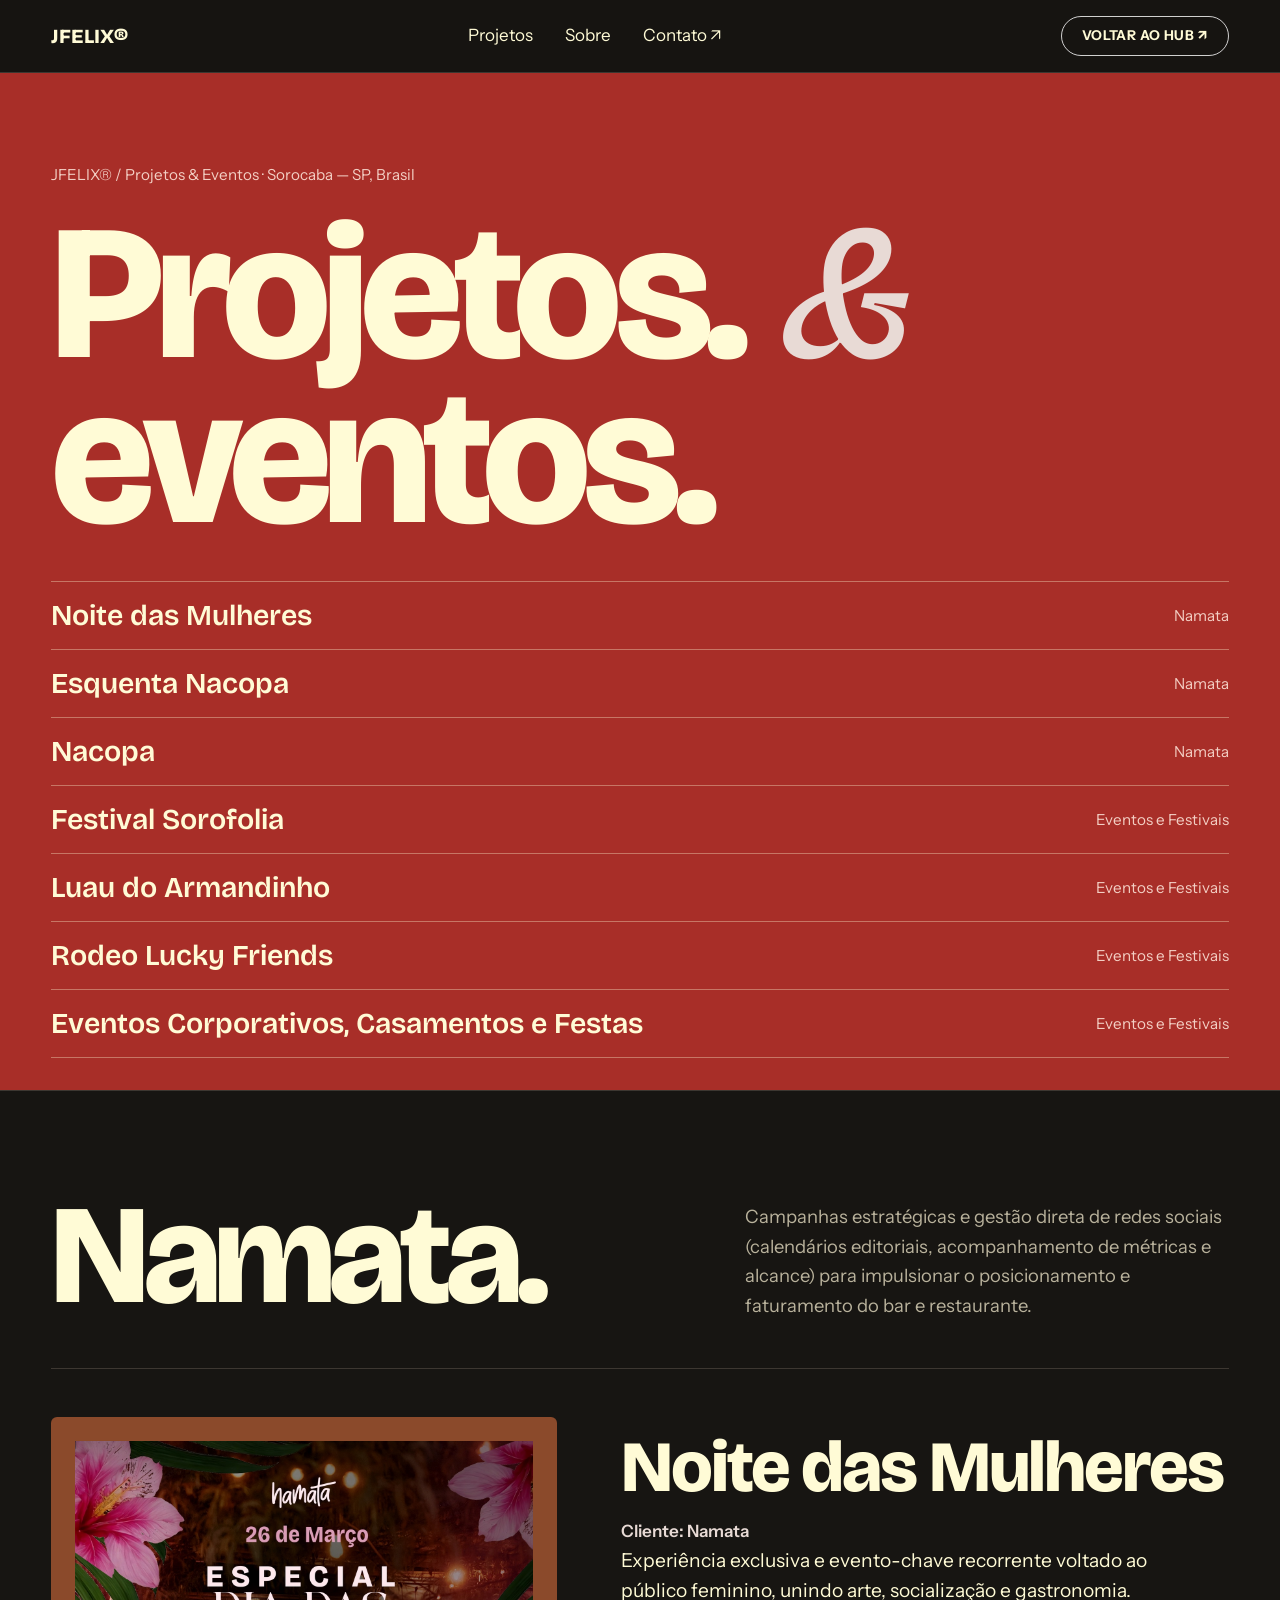
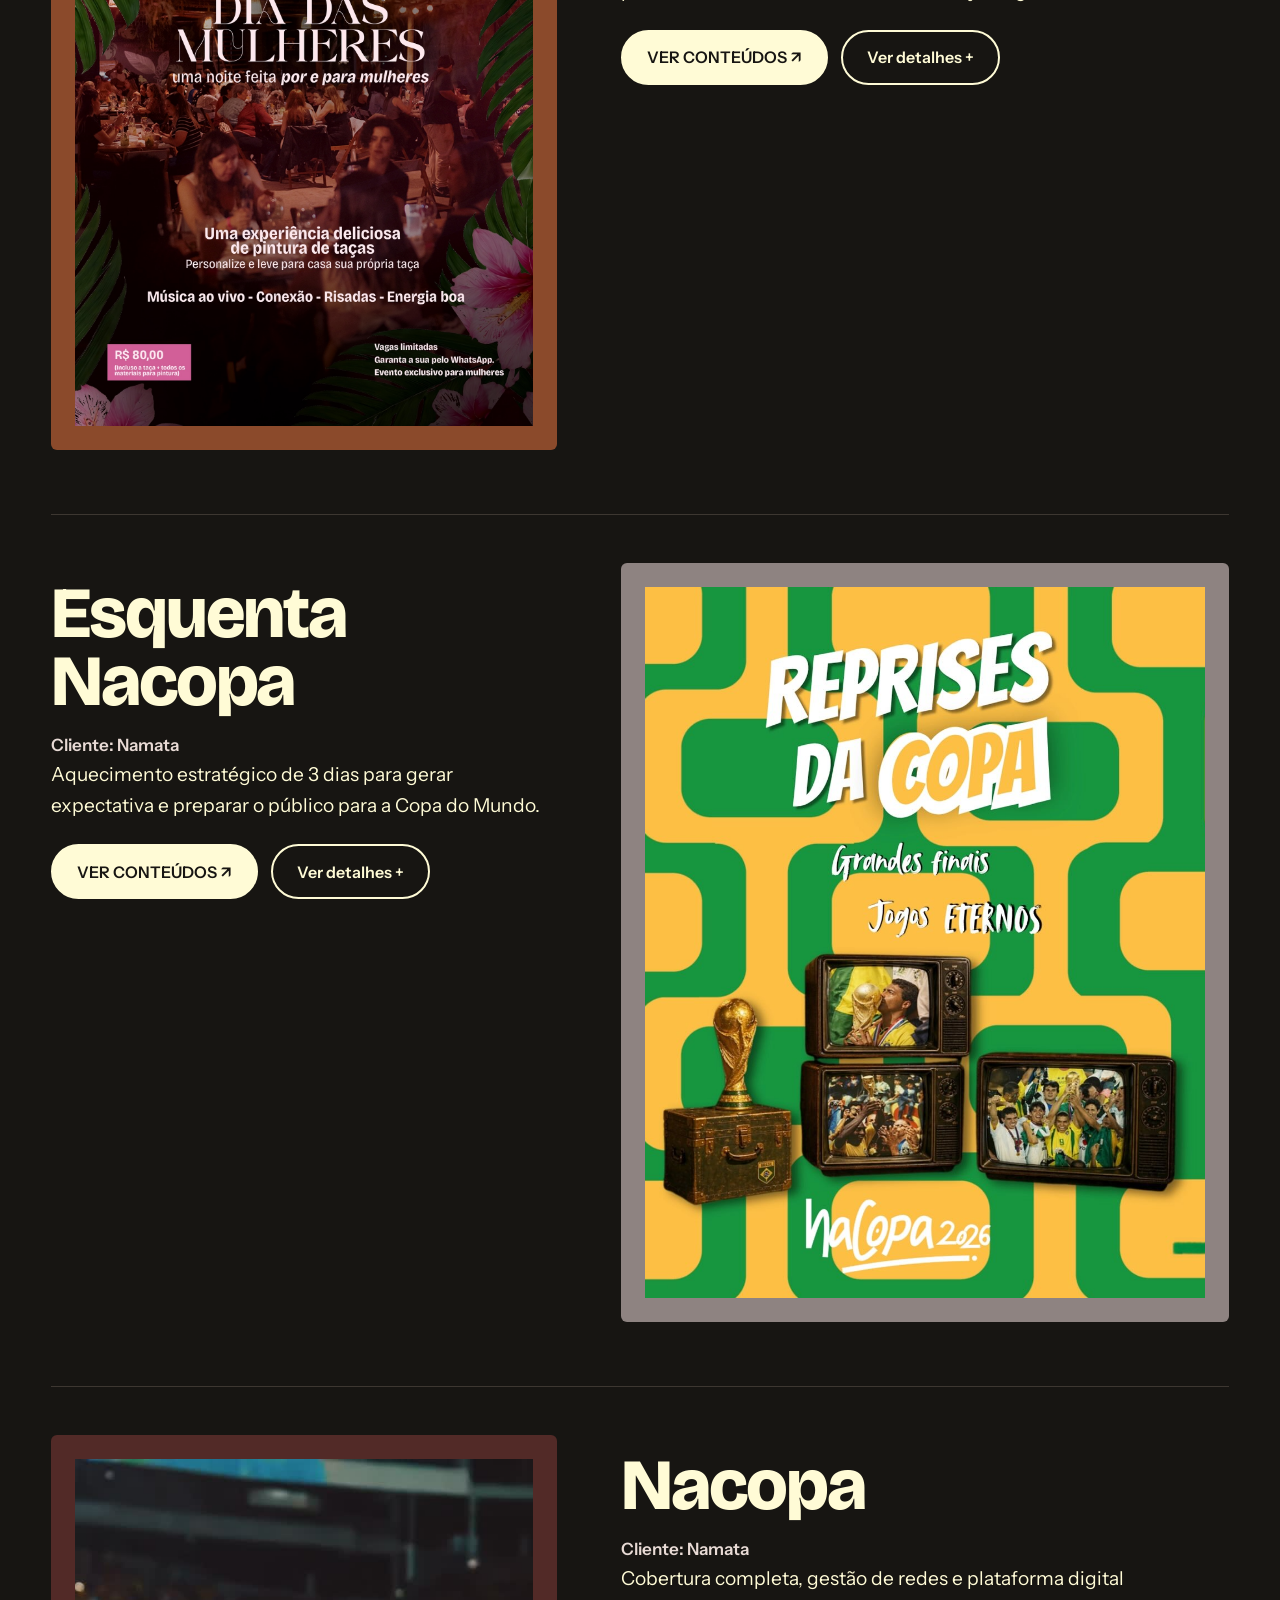
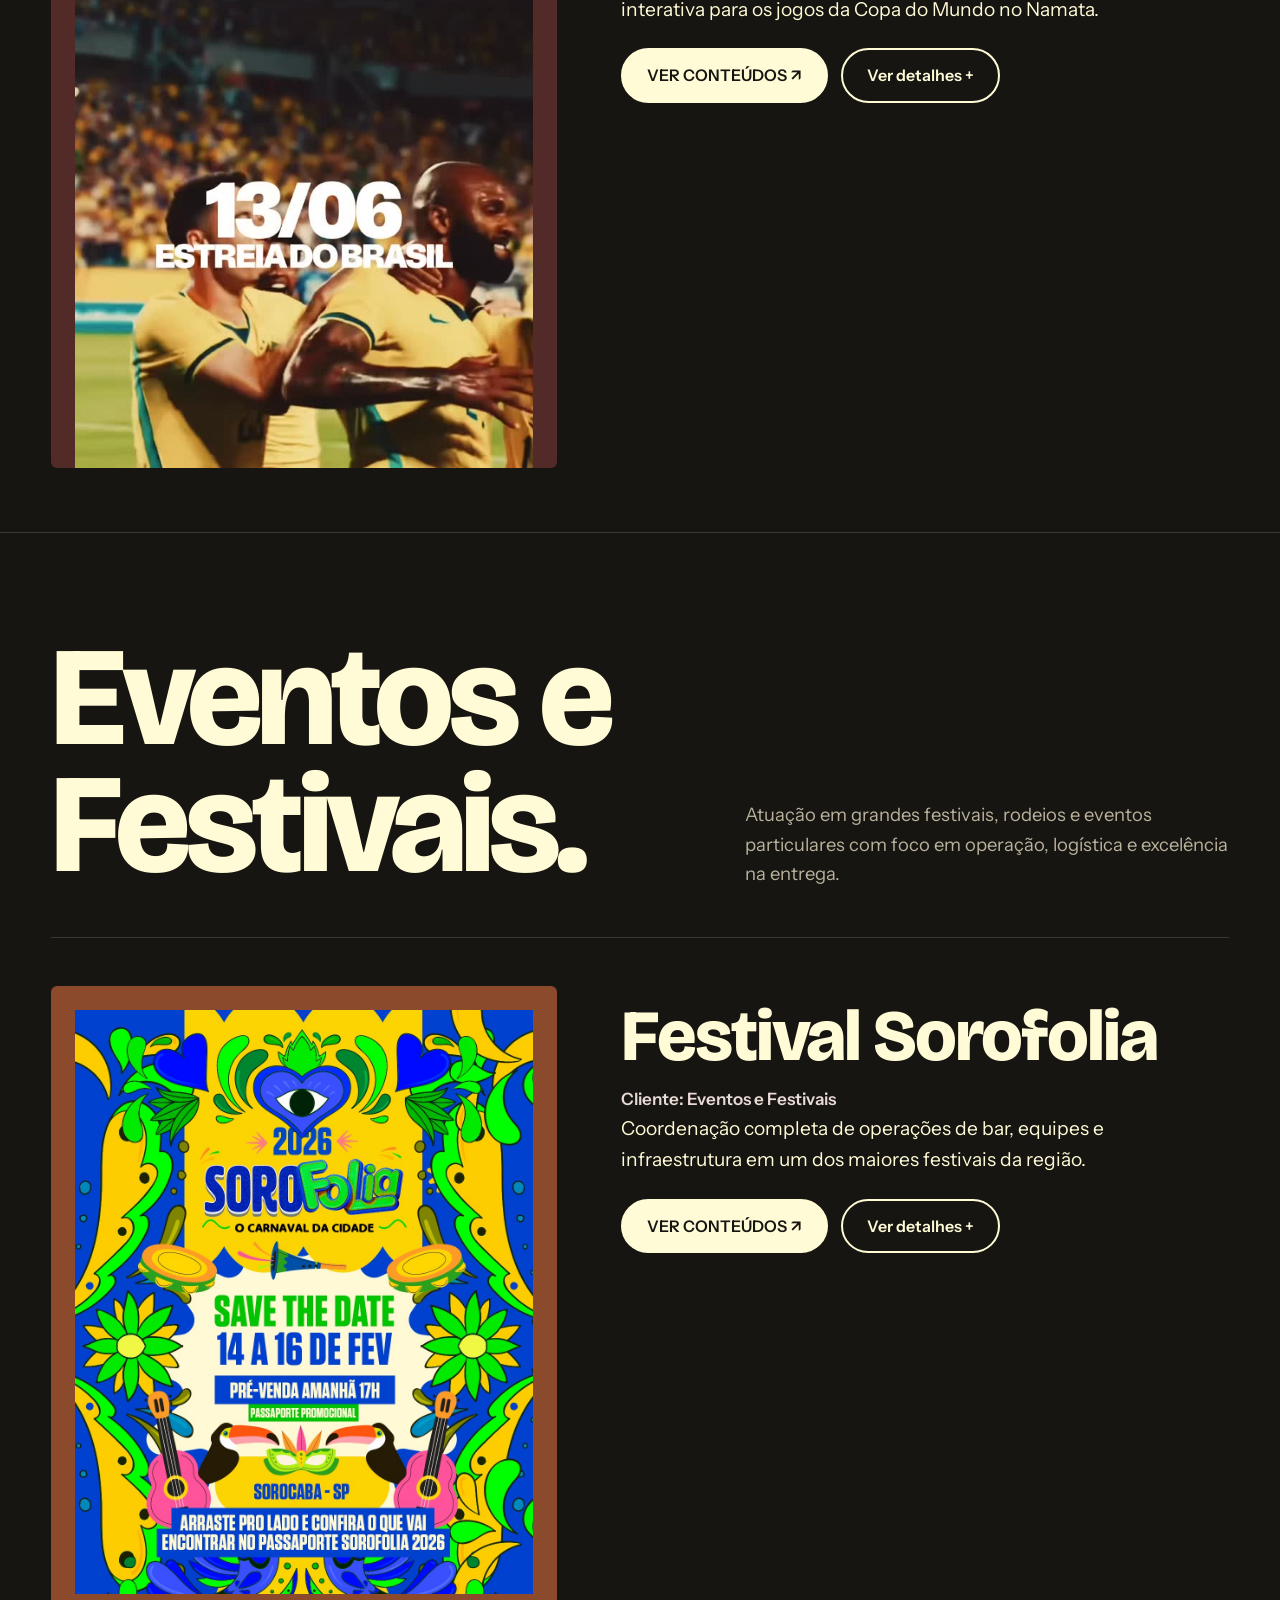
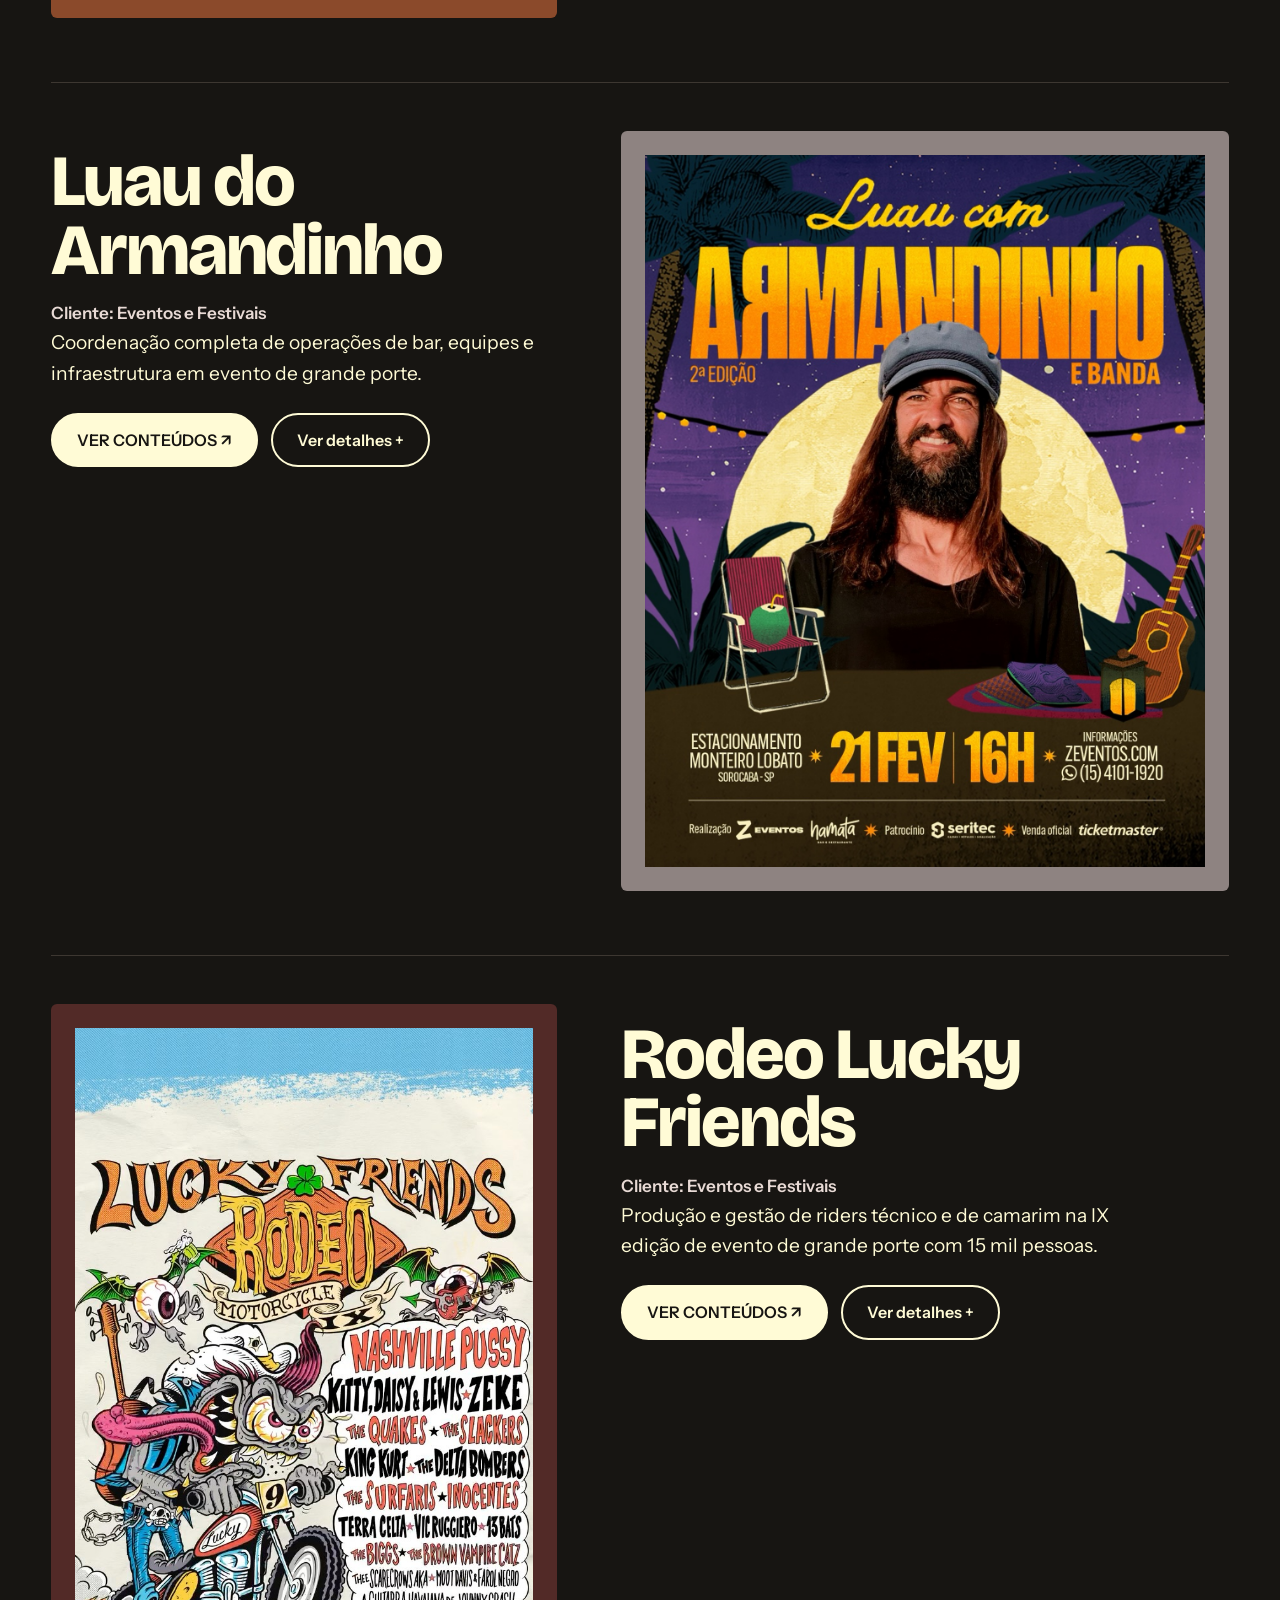
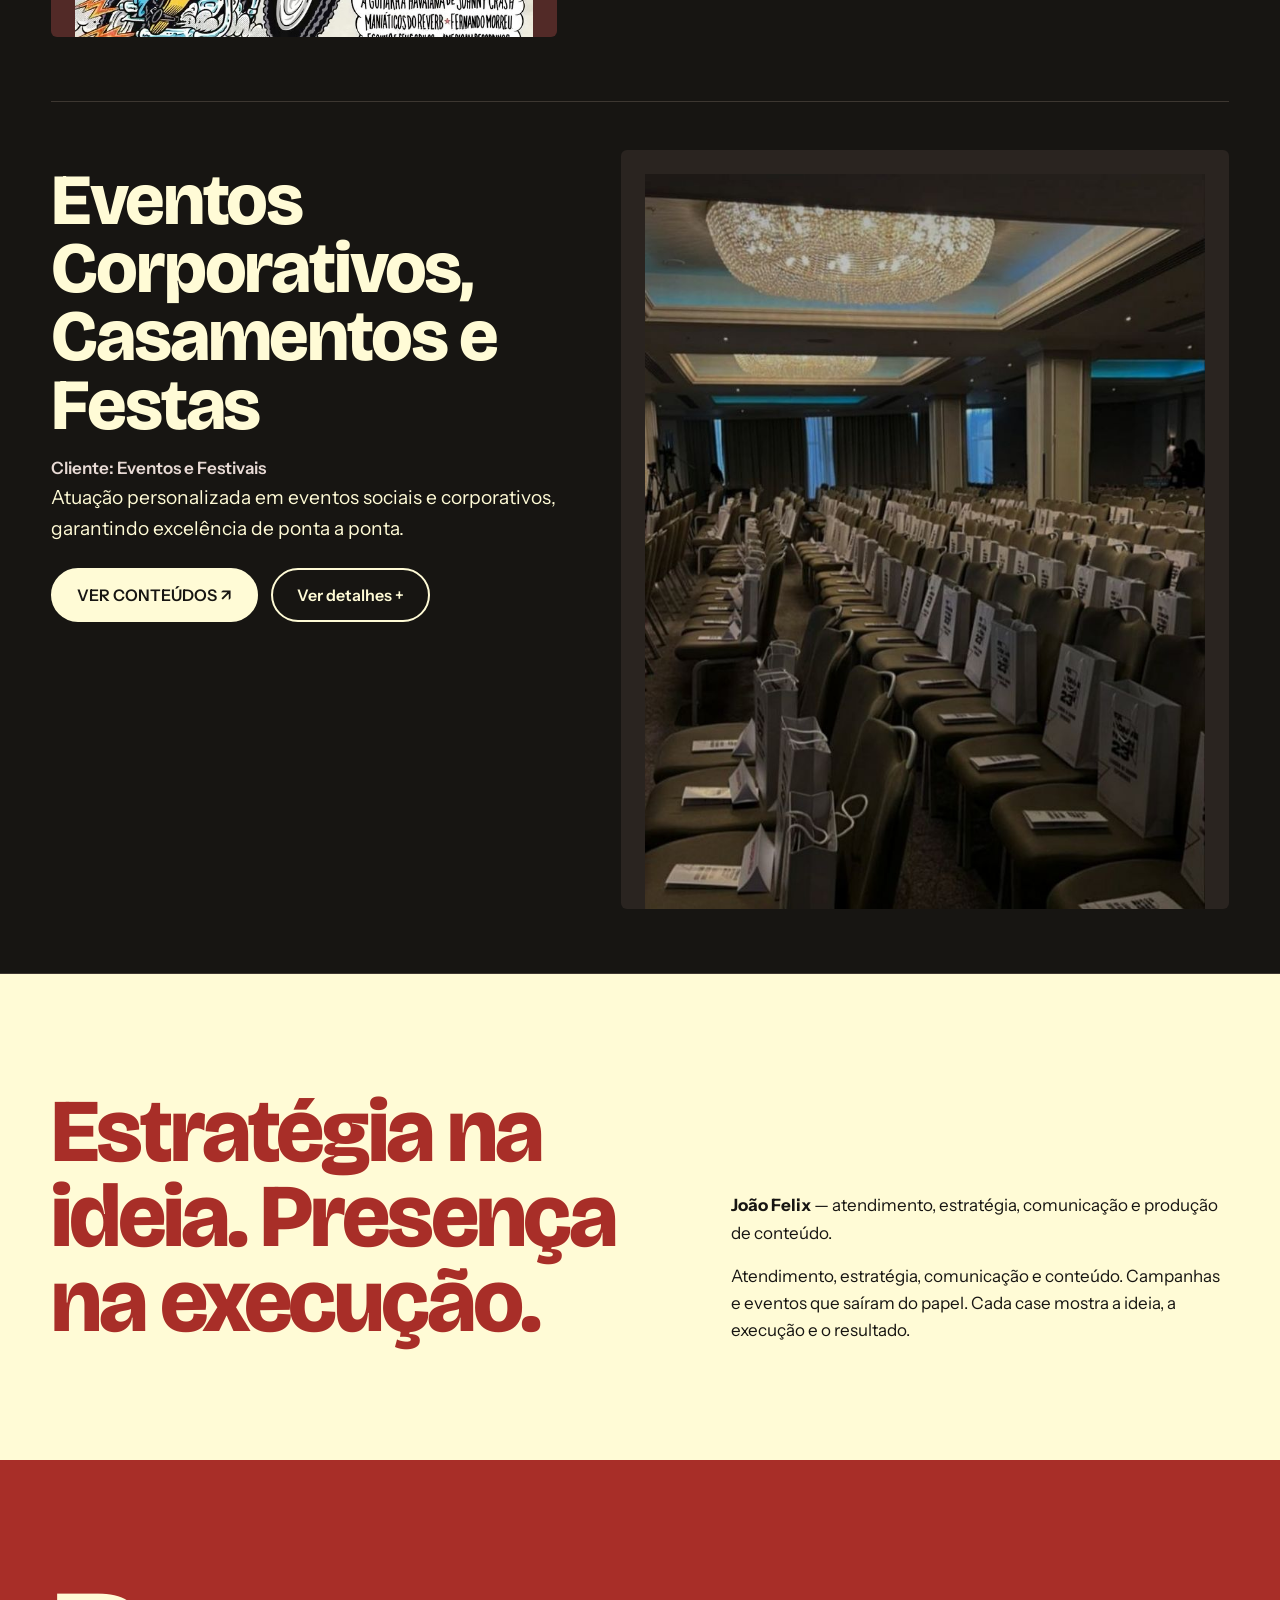
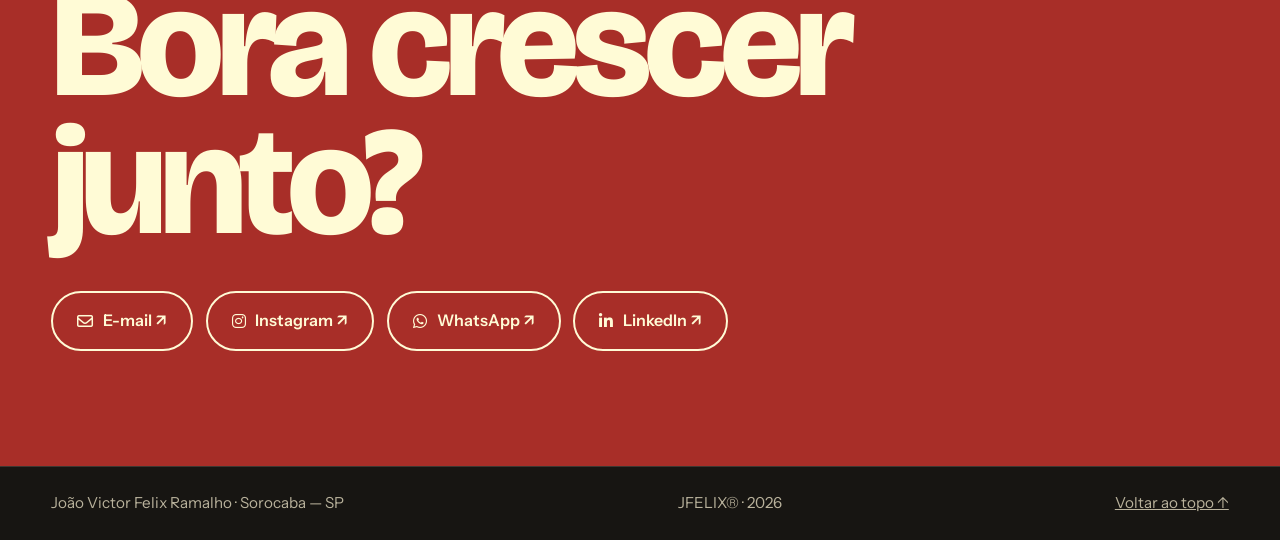
==== index.html @ 96f32bad "Revise portfolio description for clarity and impact" ====
<!doctype html>
<html lang="pt-BR">
<head>
<meta charset="utf-8">
<meta name="viewport" content="width=device-width, initial-scale=1">
<title>Projetos & Eventos | João Felix</title>
<meta name="description" content="Projetos, campanhas e eventos desenvolvidos por João Felix. Estratégia, atendimento, comunicação e produção de conteúdo.">
<meta name="theme-color" content="#171512">
<link rel="preconnect" href="https://fonts.googleapis.com">
<link rel="preconnect" href="https://fonts.gstatic.com" crossorigin>
<link href="https://fonts.googleapis.com/css2?family=Bricolage+Grotesque:opsz,wght@12..96,400;12..96,600;12..96,800&family=Instrument+Sans:wght@400;500;600&display=swap" rel="stylesheet">
<!-- Ícones Font Awesome -->
<link rel="stylesheet" href="https://cdnjs.cloudflare.com/ajax/libs/font-awesome/6.4.0/css/all.min.css" integrity="sha512-iecdLmaskl7CVkqkXNQ/ZH/XLlvWZOJyj7Yy7tcenmpD1ypASozpmT/E0iPtmFIB46ZmdtAc9eNBvH0H/ZpiBw==" crossorigin="anonymous" referrerpolicy="no-referrer" />
<link rel="stylesheet" href="styles.css">
</head>
<body id="topo">
<a class="skip" href="#projetos">Ir para os projetos</a>

<div class="top">
  <header class="bar">
    <a class="logo" href="#topo">JFELIX®</a>
    <nav aria-label="Principal">
      <a href="#projetos">Projetos</a>
      <a href="#sobre">Sobre</a>
      <a href="#contato">Contato ↗</a>
    </nav>
    <a class="btn-hub" href="https://jfeelix-hub.vercel.app/">VOLTAR AO HUB ↗</a>
  </header>
</div>

<main>
  <section class="hero" aria-labelledby="h-hero">
    <p class="meta">JFELIX® / Projetos & Eventos · Sorocaba — SP, Brasil</p>
    <h1 id="h-hero"><span>Projetos</span><span class="dot">.</span> <span class="amp">&amp;</span> <span>eventos</span><span class="dot">.</span></h1>
    <ul class="cases-index" id="indice" aria-label="Campanhas disponíveis"></ul>
  </section>

  <section id="projetos" class="projetos" aria-labelledby="h-proj">
    <h2 id="h-proj" class="sr">Projetos em destaque</h2>
    <div id="clientes"></div>
  </section>

  <section id="sobre" class="sobre" aria-labelledby="h-sobre">
    <h2 id="h-sobre">Estratégia na ideia. Presença na execução.</h2>
    <div>
      <p><strong>João Felix</strong> — atendimento, estratégia, comunicação e produção de conteúdo.</p>
      <p>Atendimento, estratégia, comunicação e conteúdo.
Campanhas e eventos que saíram do papel. Cada case mostra a ideia, a execução e o resultado.</p>
    </div>
  </section>

  <section id="contato" class="contato" aria-labelledby="h-contato">
    <h2 id="h-contato">Bora crescer junto?</h2>
    <p class="links" id="links-contato"></p>
  </section>
</main>

<footer>
  <span>João Victor Felix Ramalho · Sorocaba — SP</span>
  <span>JFELIX® · 2026</span>
  <a href="#topo">Voltar ao topo ↑</a>
</footer>

<dialog id="modal" aria-labelledby="m-titulo">
  <div class="m-box">
    <button class="m-x" type="button" aria-label="Fechar">×</button>
    <p class="m-cli" id="m-cli"></p>
    <h2 id="m-titulo"></h2>
    <p id="m-texto"></p>
    <div id="m-links"></div>
  </div>
</dialog>

<script src="projects.js"></script>
<script src="main.js"></script>
</body>
</html>
---- styles.css ----
:root{
  --ink:#171512; --ink2:#2a2420; --bone:#fffbd6; --mute:#b9b29c; --line:#3d3731;
  --blue:#fffbd6; --blue-soft:#fffbd6;
  --red:#a82e28; --brown:#8b4a2b; --taupe:#8e8381; --maroon:#522a27; --blush:#e8dad5;
  --display:"Bricolage Grotesque",system-ui,sans-serif; --body:"Instrument Sans",system-ui,sans-serif;
  --pad:clamp(1.25rem,4vw,3.5rem);
}
*{box-sizing:border-box;margin:0}
html{scroll-behavior:smooth;scroll-padding-top:7.5rem}
body{background:var(--ink);color:var(--bone);font:400 1.0625rem/1.6 var(--body);overflow-x:hidden}
img{max-width:100%;display:block}
a{color:inherit}
:focus-visible{outline:3px solid var(--blue-soft);outline-offset:3px}
.sr{position:absolute;width:1px;height:1px;overflow:hidden;clip:rect(0 0 0 0)}
.skip{position:absolute;left:1rem;top:-4rem;background:var(--bone);color:var(--ink);padding:.6rem 1rem;z-index:99}
.skip:focus{top:1rem}

.top{position:sticky;top:0;z-index:20}
.bar{position:relative;display:flex;justify-content:space-between;align-items:center;padding:1rem var(--pad);background:rgba(23,21,18,.95);backdrop-filter:blur(10px);border-bottom:1px solid var(--line)}
.logo{font:800 1.25rem var(--display);text-decoration:none}
.bar nav{display:flex;gap:clamp(1rem,3vw,2rem)}
.bar nav a{text-decoration:none;padding:.4rem 0;background:linear-gradient(var(--blue-soft),var(--blue-soft)) 0 100%/0 2px no-repeat;transition:background-size .25s}
.bar nav a:hover{background-size:100% 2px}

/* Botão Voltar ao Hub */
.btn-hub{
  display:inline-flex;
  align-items:center;
  gap:.4rem;
  padding:.5rem 1.25rem;
  border-radius:999px;
  border:1px solid rgba(255,255,255,0.8);
  background:transparent;
  color:var(--bone);
  text-decoration:none;
  font-weight:700;
  font-size:.85rem;
  letter-spacing:.03em;
  text-transform:uppercase;
  transition:all .2s ease;
}
.btn-hub:hover{
  background:var(--bone);
  color:var(--ink);
  border-color:var(--bone);
}

/* hero */
.hero{padding:clamp(2.5rem,7vw,6rem) var(--pad) 2rem}
.meta{color:var(--mute);font-size:.95rem}
h1{font:800 clamp(3.2rem,15vw,13rem)/.86 var(--display);letter-spacing:-.045em;margin:1.5rem 0 2.5rem;animation:rise .9s cubic-bezier(.2,.7,.2,1) both}
h1 span{display:inline-block}
h1 .dot{color:var(--bone)}
h1 .amp{font-weight:400;font-style:italic;color:var(--mute)}
@keyframes rise{from{opacity:0;transform:translateY(.12em)}}
.hero-foot{display:flex;flex-wrap:wrap;gap:1.5rem 3rem;align-items:flex-end;justify-content:space-between;max-width:70rem}
.lead{max-width:34rem;font-size:1.25rem;line-height:1.5}
.btn,.btn-line{display:inline-flex;align-items:center;gap:.6rem;text-decoration:none;font-weight:600;padding:.95rem 1.5rem;border-radius:999px;border:2px solid var(--blue);background:var(--blue);color:var(--ink);cursor:pointer;font-family:inherit;font-size:1rem;transition:transform .2s,background .2s,color .2s}
.btn:hover{transform:translateY(-3px);background:transparent;border-color:var(--bone);color:var(--bone)}
.btn:active{transform:translateY(0)}
.btn-line{background:transparent;color:var(--bone);border-color:var(--bone)}
.btn-line:hover{background:var(--bone);color:var(--ink);transform:translateY(-3px)}
.cases-index{list-style:none;padding:0;margin-top:2rem;border-top:1px solid var(--line)}
.cases-index a{display:flex;justify-content:space-between;gap:1rem;padding:1rem 0;border-bottom:1px solid var(--line);text-decoration:none;font:600 clamp(1.2rem,3vw,1.8rem) var(--display);transition:padding .25s,color .25s}
.cases-index a:hover{padding-left:1rem;color:var(--blue-soft)}
.cases-index small{font:400 .95rem var(--body);color:var(--mute);align-self:center}

/* cliente */
.cliente{padding:clamp(3rem,8vw,7rem) var(--pad) 0;border-top:1px solid var(--line)}
.cliente-head{display:grid;grid-template-columns:1fr;gap:1rem;margin-bottom:3rem}
.cliente-head h3{font:800 clamp(3rem,11vw,9rem)/.9 var(--display);letter-spacing:-.04em}
.cliente-head p{max-width:32rem;color:var(--mute);font-size:1.15rem}
@media(min-width:900px){.cliente-head{grid-template-columns:1.4fr 1fr;align-items:end}}

/* case */
.case{display:grid;gap:2rem;padding:3rem 0 4rem;border-top:1px solid var(--line);opacity:0;transform:translateY(24px);transition:opacity .7s,transform .7s}
.case.in{opacity:1;transform:none}
.capa{aspect-ratio:4/5;background:var(--ink2);border:1px dashed var(--line);border-radius:6px;overflow:hidden;display:grid;place-items:center;text-align:center;padding:1.5rem;color:var(--mute);font-size:.95rem}
.capa img{width:100%;height:100%;object-fit:cover;transition:transform .6s}
.case:hover .capa img{transform:scale(1.03)}
.capa b{display:block;color:var(--bone);font-family:var(--display);font-size:1.6rem;margin-bottom:.4rem}
.case-n{display:none}
.case h4{font:800 clamp(2.2rem,6vw,4.5rem)/.95 var(--display);letter-spacing:-.03em;margin:1rem 0}
.case .cli{color:var(--blue-soft);font-weight:600}
.case .desc{font-size:1.2rem;max-width:34rem;margin-bottom:1.5rem}
.acoes{display:flex;flex-wrap:wrap;gap:.8rem}
@media(min-width:900px){.case{grid-template-columns:minmax(0,5fr) minmax(0,6fr);gap:4rem;align-items:start}.case:nth-of-type(even) .capa{order:2}}

/* detalhes */
.detalhes{grid-column:1/-1;display:none;gap:2.5rem;padding-top:1rem}
.detalhes.open{display:grid;animation:rise .5s both}
.blocos{display:grid;gap:2rem}
.bloco h5{font:600 1.1rem var(--display);color:var(--blue-soft);margin-bottom:.5rem}
.bloco p,.bloco li{max-width:42rem}
.bloco ul{padding-left:1.1rem}
.vazio{color:var(--mute);font-style:italic}
.galeria{columns:2 220px;column-gap:1rem}
.galeria figure{break-inside:avoid;margin-bottom:1rem}
.galeria img{width:100%;height:auto;border-radius:4px}
.ph{aspect-ratio:var(--r,1);background:var(--ink2);border:1px dashed var(--line);border-radius:4px;display:grid;place-items:center;color:var(--mute);font-size:.9rem;padding:1rem;text-align:center}
.res h5{font:800 clamp(1.6rem,4vw,2.4rem) var(--display);margin-bottom:1rem;color:var(--bone)}
.res-grid{display:grid;grid-template-columns:repeat(auto-fit,minmax(11rem,1fr));gap:1px;background:var(--line);border:1px solid var(--line)}
.res-item{background:var(--ink);padding:1.25rem}
.res-item dt{color:var(--mute);font-size:.95rem}
.res-item dd{margin:0}
.res-item .v{font:800 2.4rem/1.1 var(--display)}
.res-item .v.off{color:var(--line)}
.res-item small{display:block;color:var(--mute);margin-top:.4rem;font-size:.85rem}
.res-msg{margin-top:.8rem;color:var(--mute)}

/* sobre / contato / footer */
.sobre{display:grid;gap:2rem;padding:clamp(4rem,9vw,8rem) var(--pad);border-top:1px solid var(--line);background:var(--bone);color:var(--ink)}
.sobre h2{font:800 clamp(2.4rem,7vw,6rem)/.95 var(--display);letter-spacing:-.035em}
.sobre p+p{margin-top:1rem}
@media(min-width:900px){.sobre{grid-template-columns:1.3fr 1fr;align-items:end}}
.contato{padding:clamp(4rem,9vw,8rem) var(--pad)}
.contato h2{font:800 clamp(3rem,12vw,10rem)/.9 var(--display);letter-spacing:-.045em;margin-bottom:2.5rem}
.links{display:flex;flex-wrap:wrap;gap:.8rem}
footer{display:flex;flex-wrap:wrap;gap:.8rem 2rem;justify-content:space-between;padding:1.5rem var(--pad);border-top:1px solid var(--line);color:var(--mute);font-size:.95rem}

/* modal */
dialog{border:0;padding:0;background:transparent;color:var(--bone);width:min(34rem,calc(100vw - 2rem));max-height:calc(100dvh - 2rem);margin:auto;overflow:visible}
dialog::backdrop{background:rgba(10,10,8,.78);backdrop-filter:blur(3px)}
dialog[open]{animation:rise .3s both}
.m-box{position:relative;background:var(--ink2);border:1px solid var(--line);border-radius:10px;padding:2rem;max-height:calc(100dvh - 2rem);overflow:auto}
.m-x{position:absolute;right:.8rem;top:.8rem;width:2.75rem;height:2.75rem;border-radius:50%;border:1px solid var(--line);background:none;color:var(--bone);font-size:1.6rem;cursor:pointer;transition:background .2s}
.m-x:hover{background:var(--bone);color:var(--ink)}
.m-cli{color:var(--blue-soft);font-weight:600}
dialog h2{font:800 2.2rem/1 var(--display);margin:.3rem 2.5rem 1rem 0}
#m-links{display:grid;gap:.7rem;margin-top:1.5rem}
#m-links .btn{text-align:center}

@media(max-width:768px){
  .bar{flex-wrap:wrap;gap:1rem}
  .bar nav{order:3;width:100%;justify-content:center}
  .m-box{padding:1.5rem}
}
@media(prefers-reduced-motion:reduce){*{animation:none!important;transition:none!important;scroll-behavior:auto!important}.case{opacity:1;transform:none}}

/* paleta do hub: vermelho, creme, marrom, taupe, vinho, rosado */
.hero{background:var(--red);--mute:#f3cfc4;--line:rgba(255,251,214,.35)}
.hero .btn{background:var(--bone);border-color:var(--bone);color:var(--red)}
.hero .btn:hover{background:transparent;color:var(--bone)}
h1 .dot{color:var(--bone)}
h1 .amp{color:var(--blush)}
.cases-index a:hover{color:var(--ink)}
.capa{border:0;color:var(--blush)}
.capa b{color:var(--bone)}
.case:nth-of-type(1) .capa{background:var(--brown)}
.case:nth-of-type(2) .capa{background:var(--taupe);color:var(--ink)}
.case:nth-of-type(2) .capa b{color:var(--ink)}
.case:nth-of-type(3) .capa{background:var(--maroon)}
.case .cli,.bloco h5{color:var(--blush)}
.sobre{background:var(--bone)}
.sobre h2{color:var(--red)}
.contato{background:var(--red);--line:rgba(255,251,214,.35)}
.contato .btn-line:hover{color:var(--red)}
footer{background:var(--ink)}
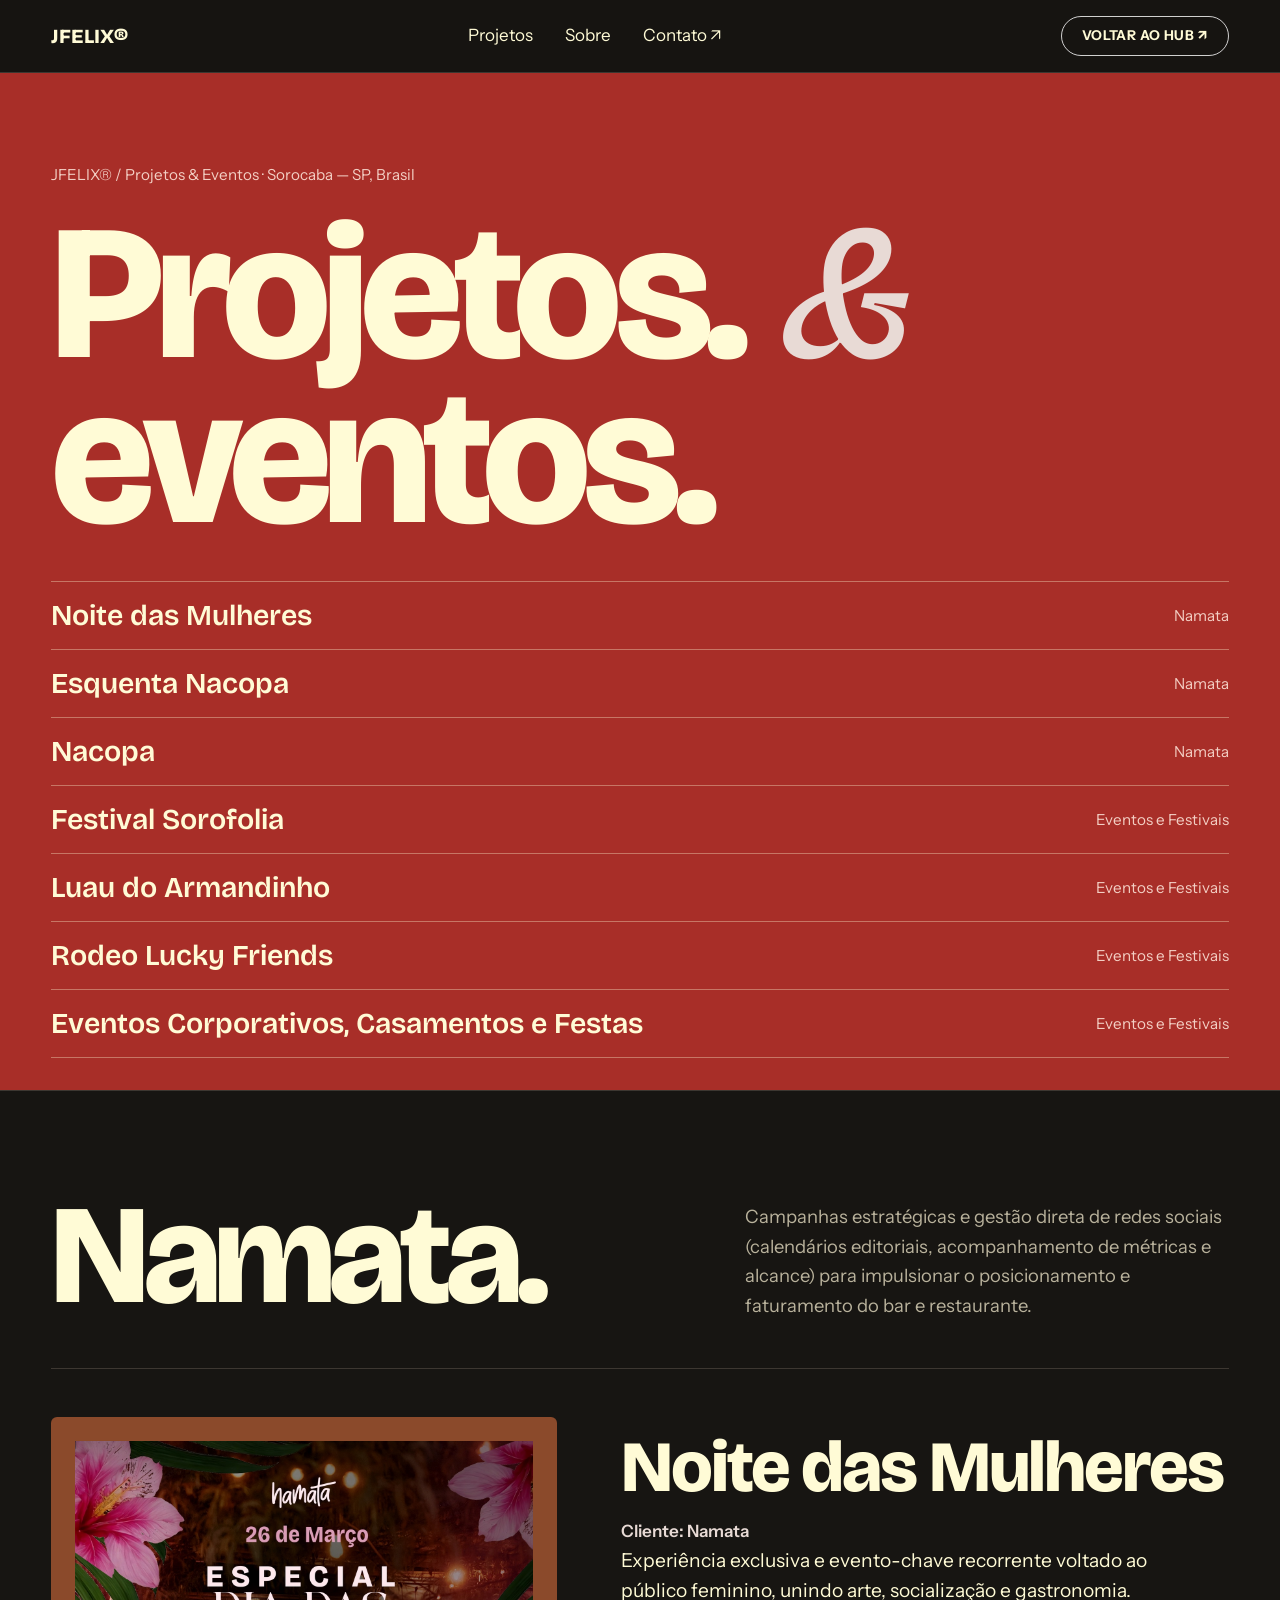
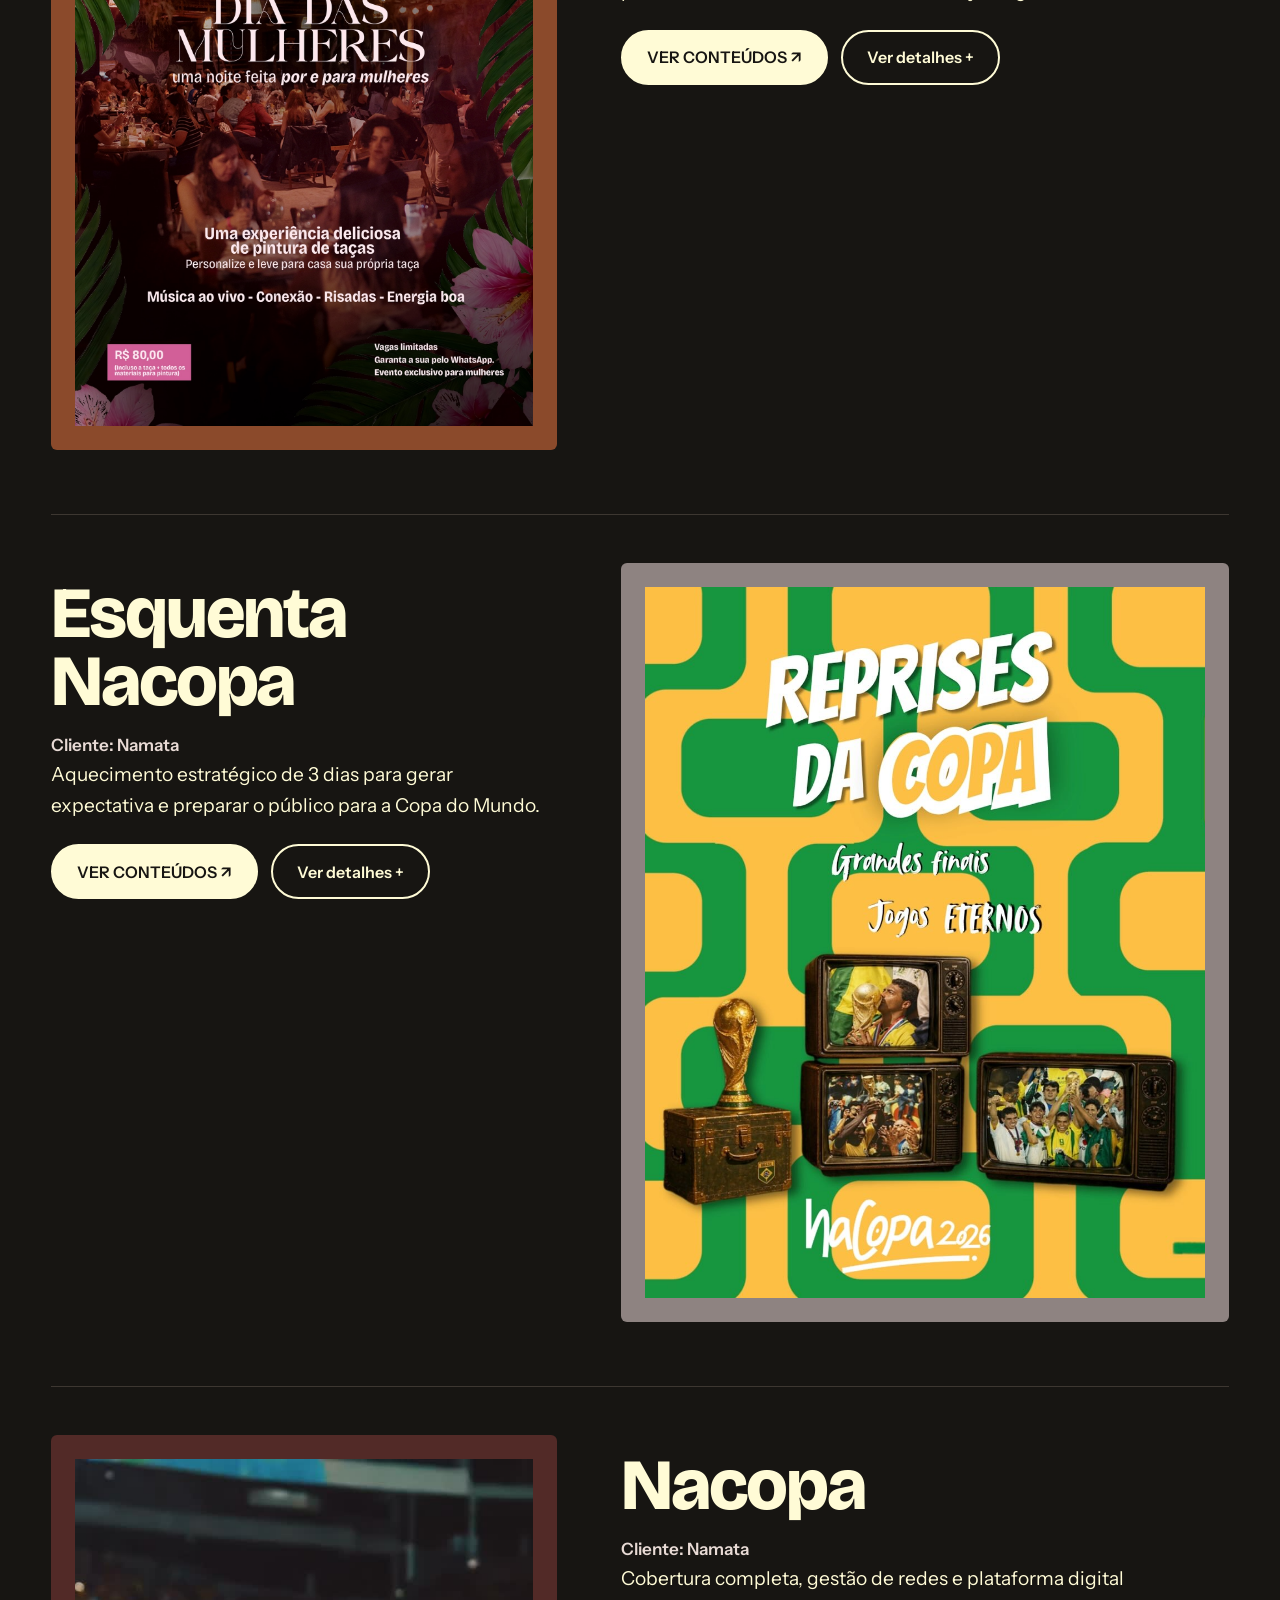
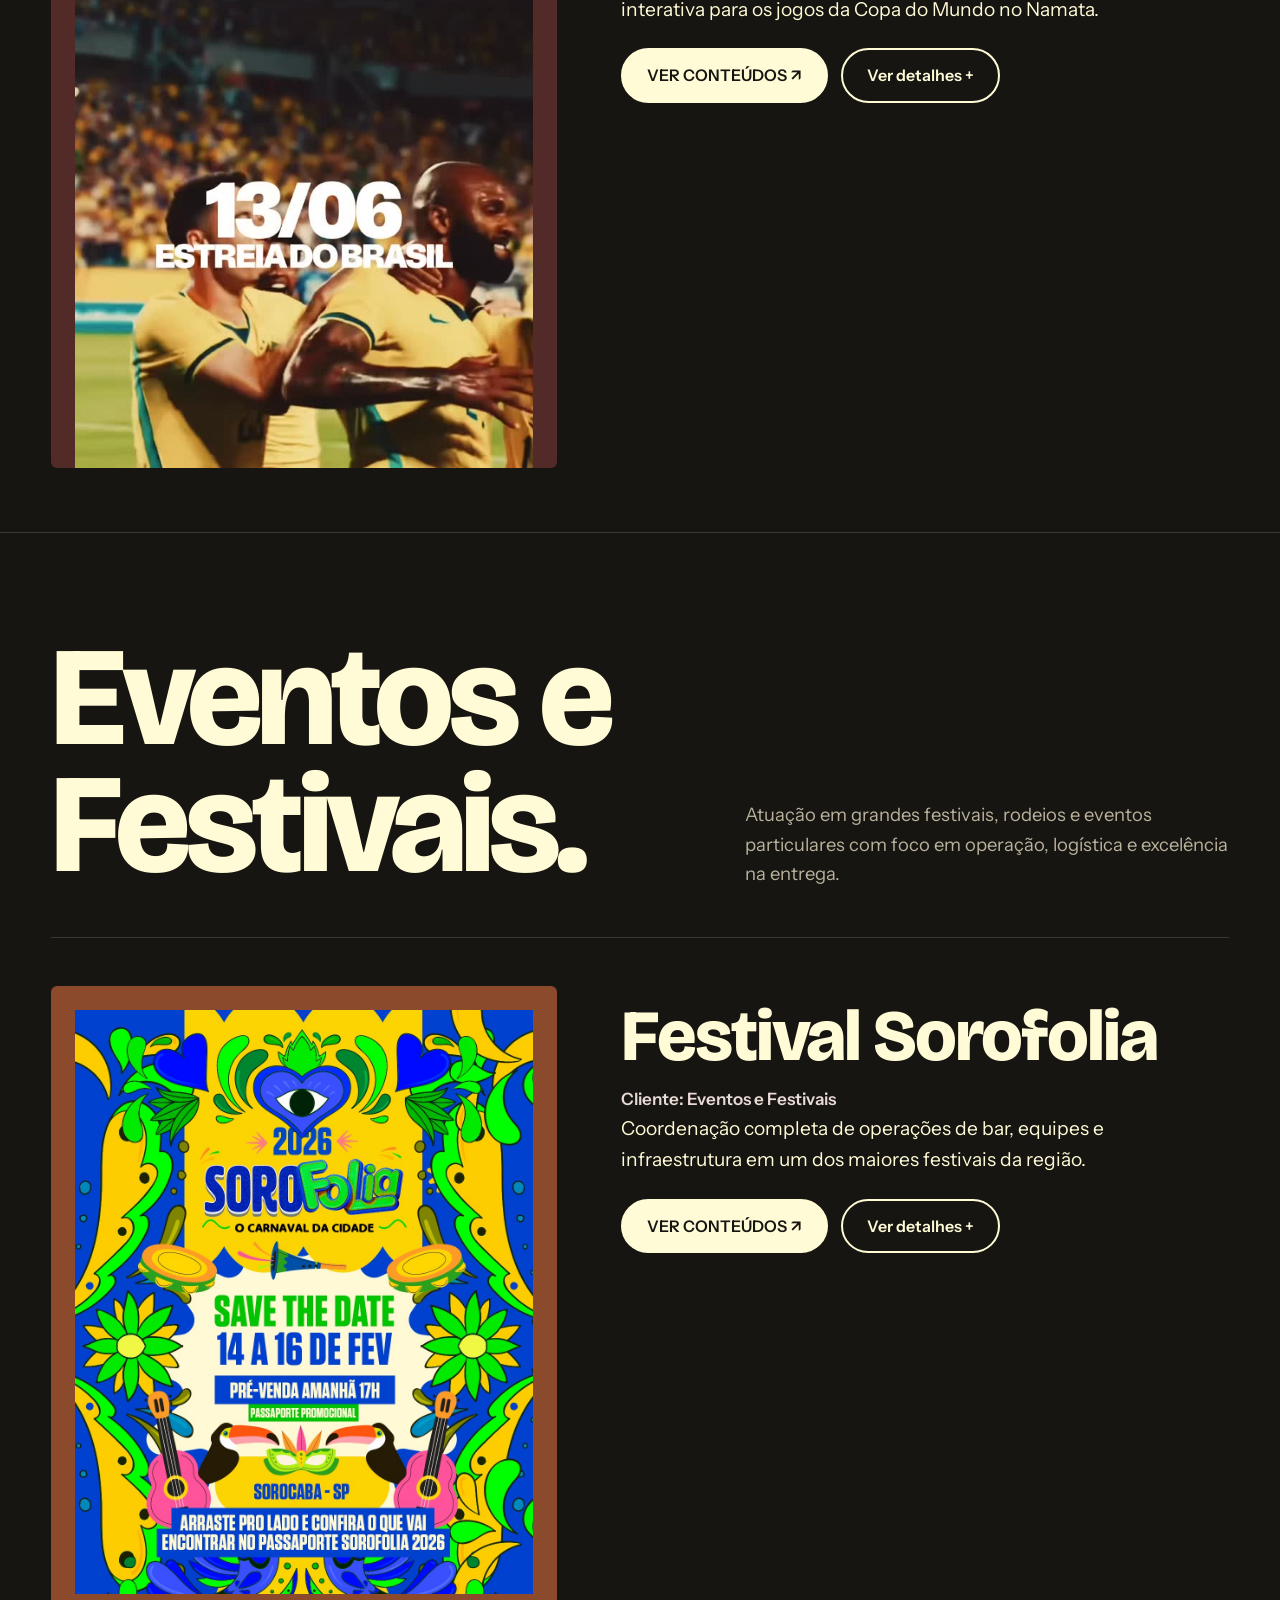
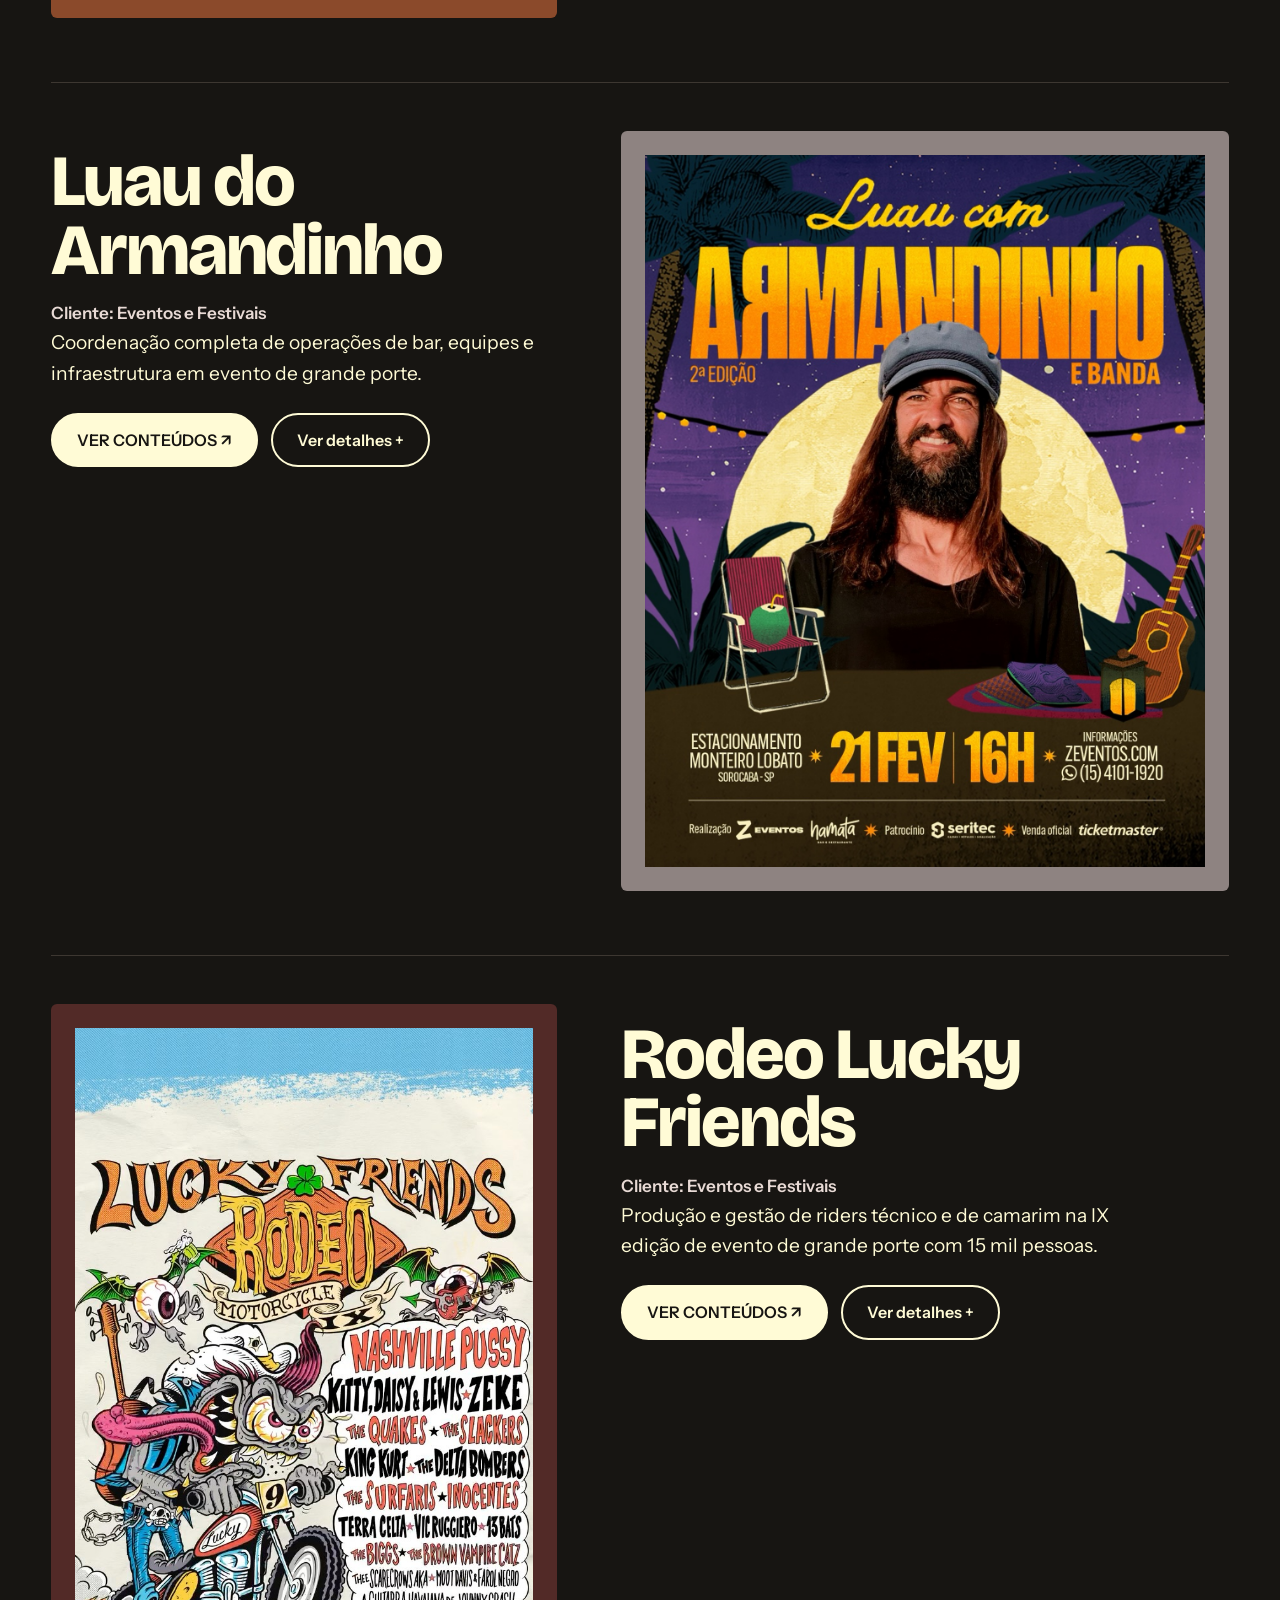
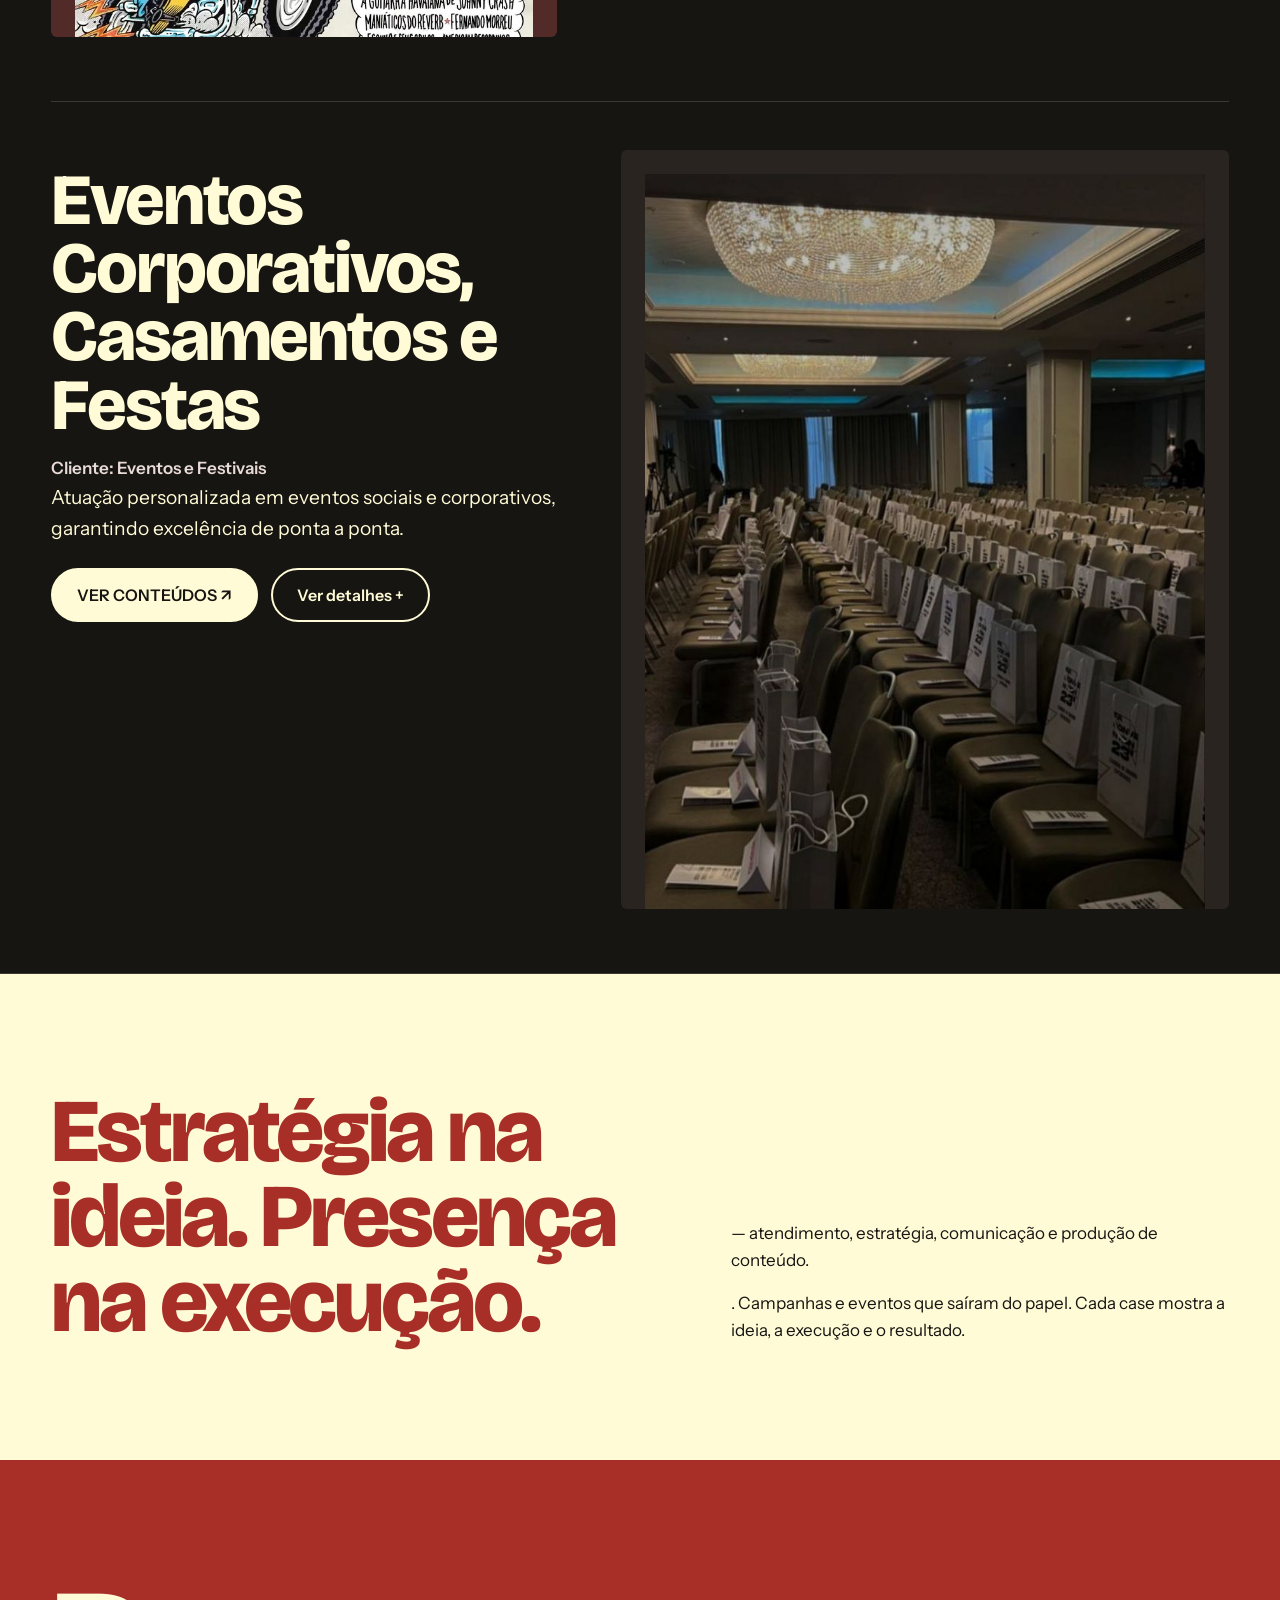
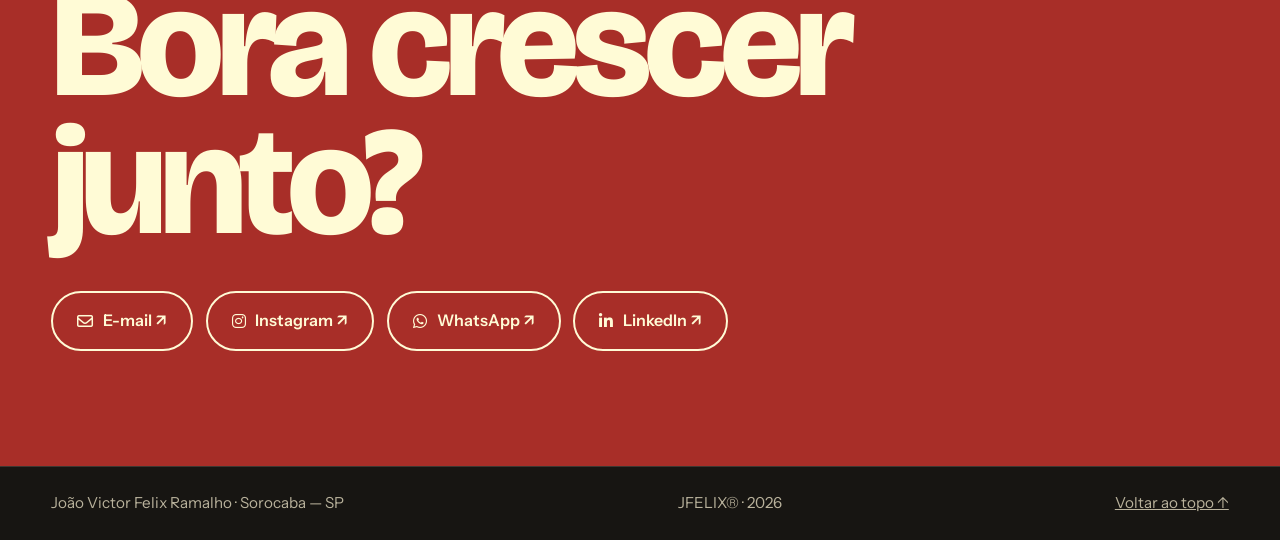
==== commit dcf63dde: "Update section content in index.html Fix formatting and remove empty strong tag." ====
--- a/index.html
+++ b/index.html
@@ -43,8 +43,8 @@
   <section id="sobre" class="sobre" aria-labelledby="h-sobre">
     <h2 id="h-sobre">Estratégia na ideia. Presença na execução.</h2>
     <div>
-      <p><strong>João Felix</strong> — atendimento, estratégia, comunicação e produção de conteúdo.</p>
-      <p>Atendimento, estratégia, comunicação e conteúdo.
+      <p><strong></strong> — atendimento, estratégia, comunicação e produção de conteúdo.</p>
+      <p>.
 Campanhas e eventos que saíram do papel. Cada case mostra a ideia, a execução e o resultado.</p>
     </div>
   </section>
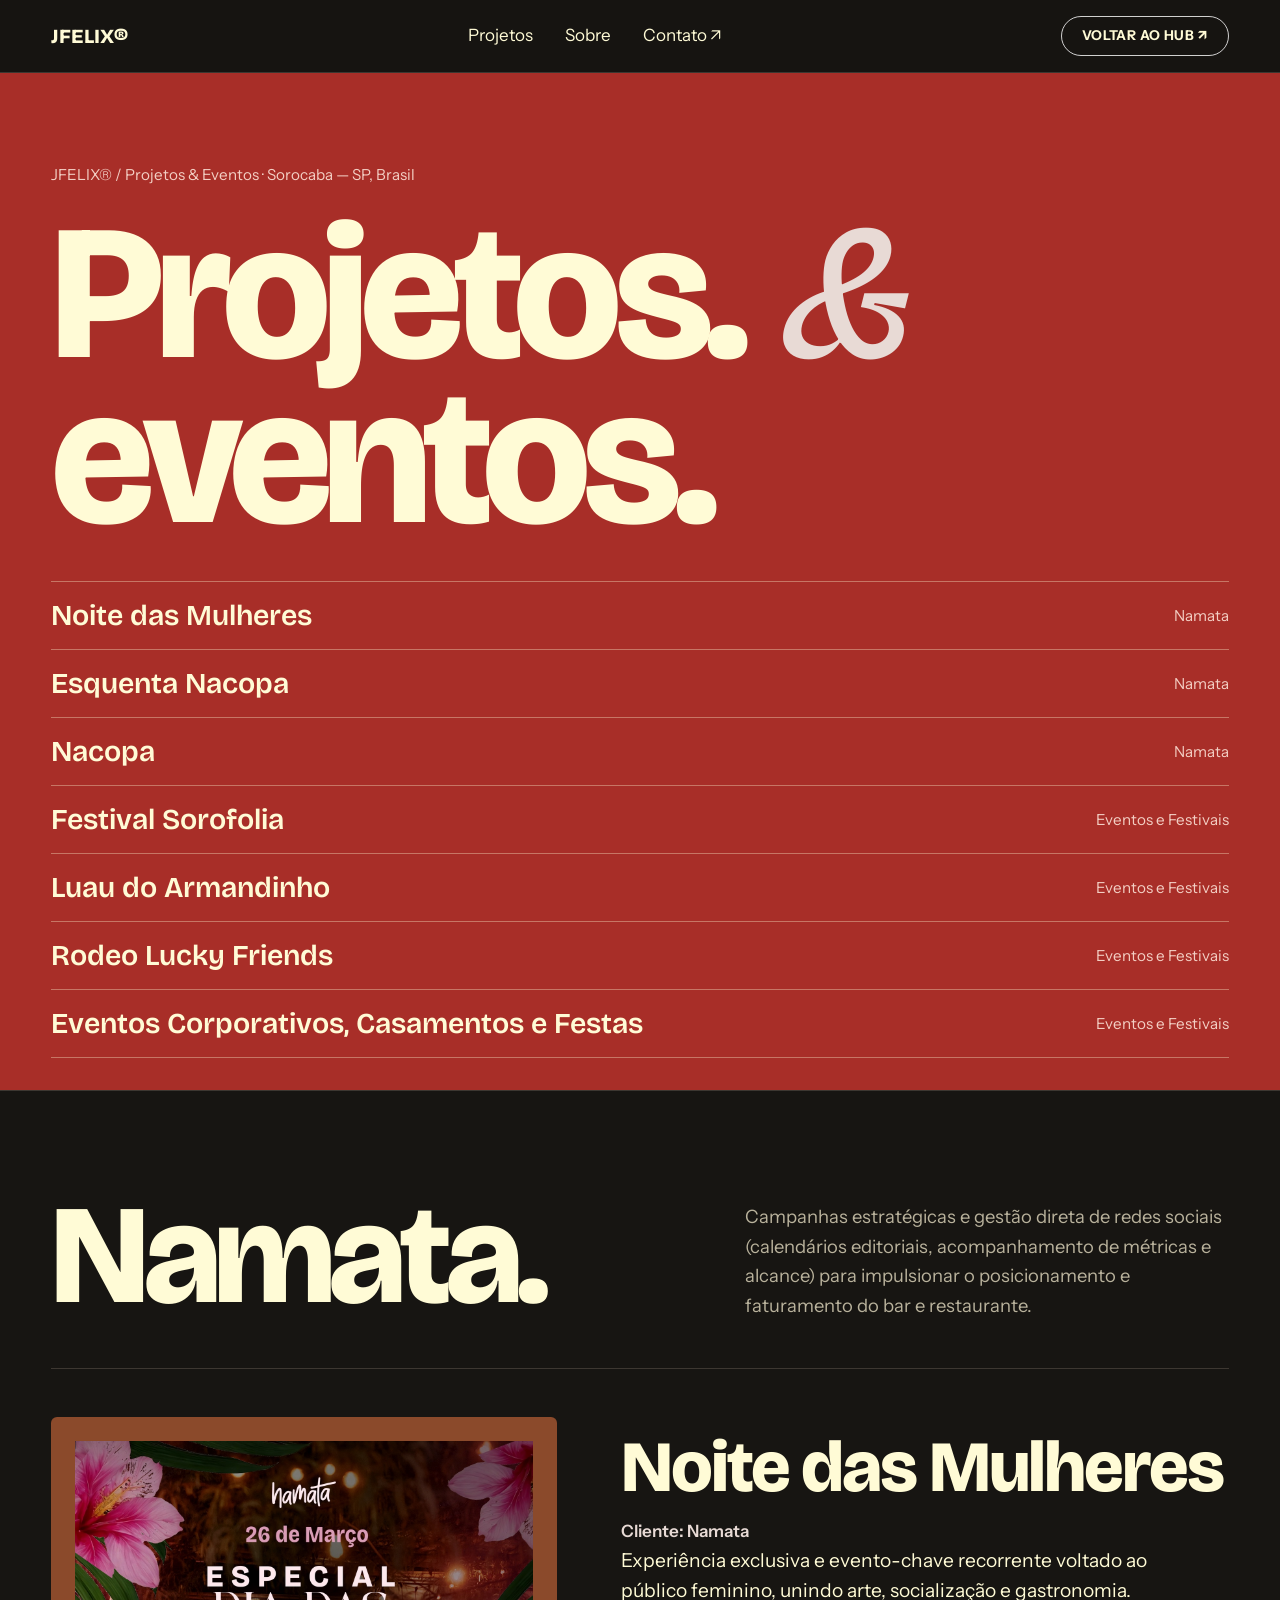
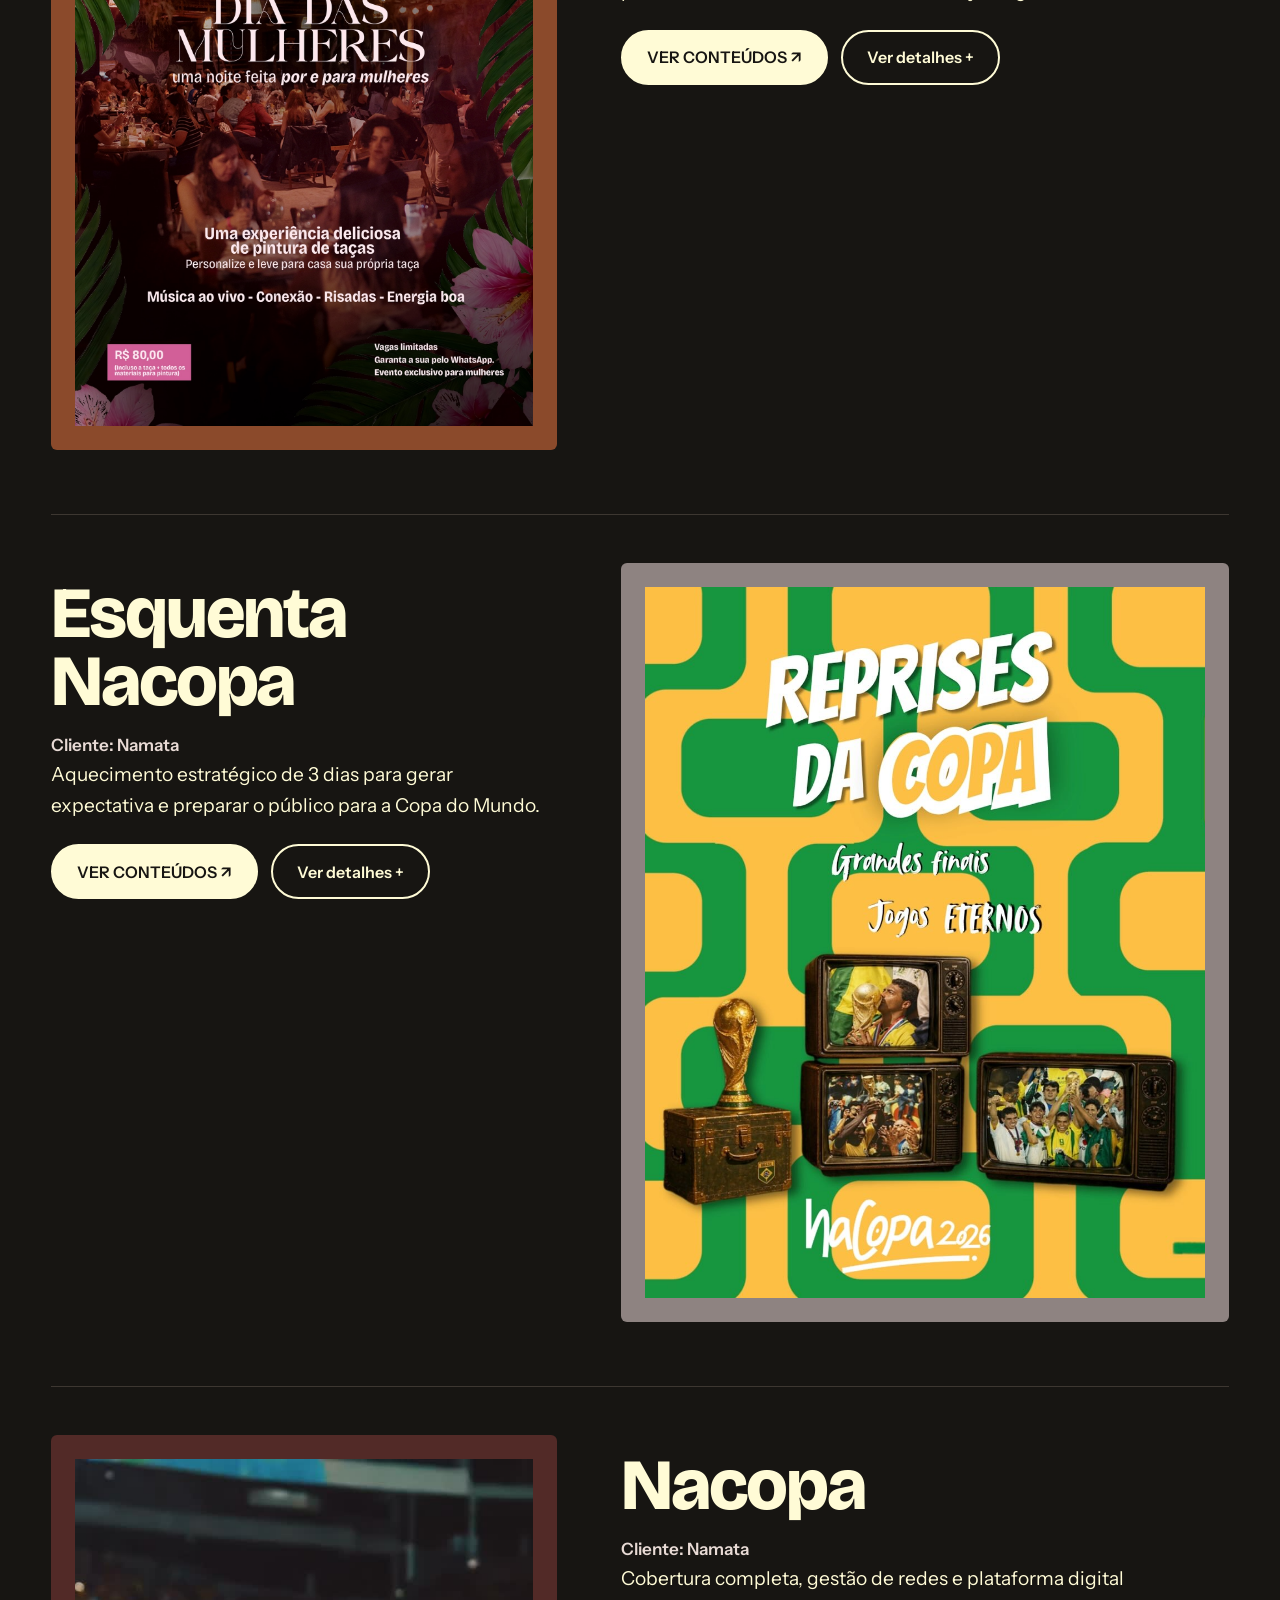
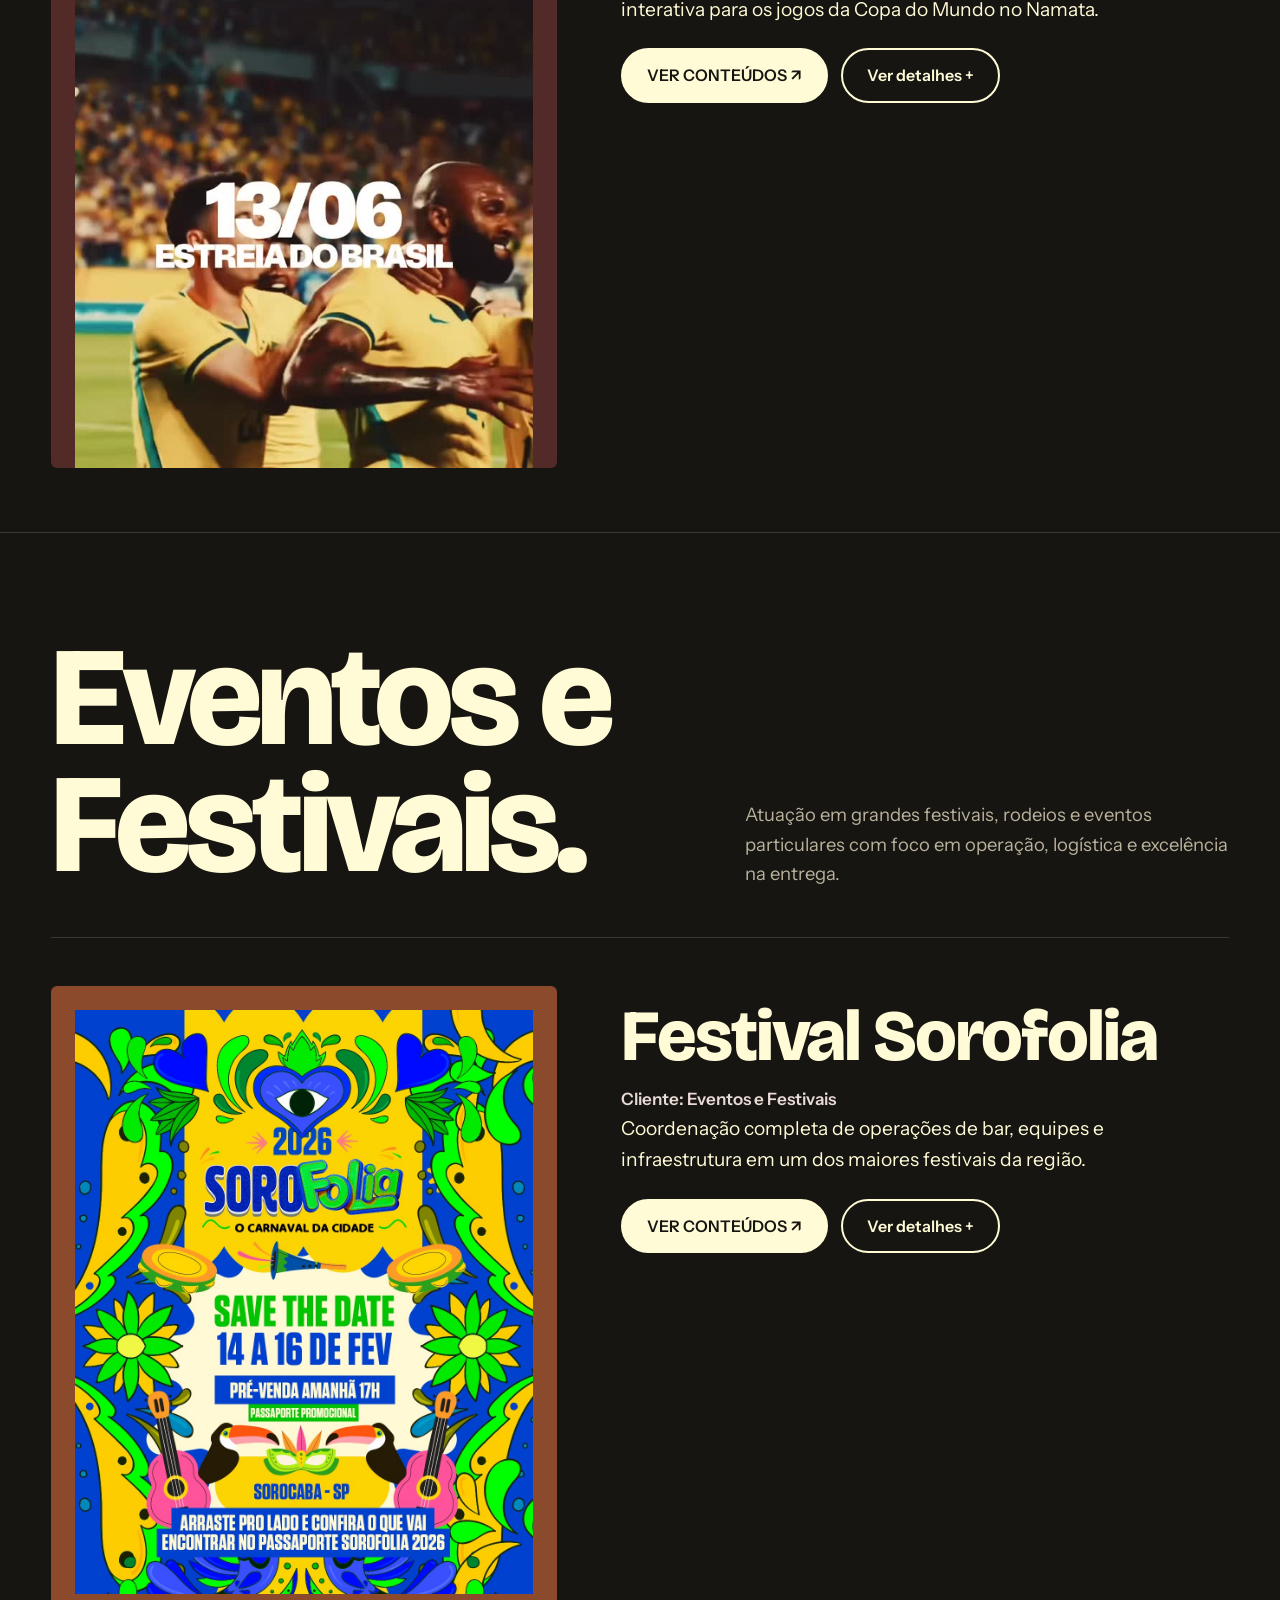
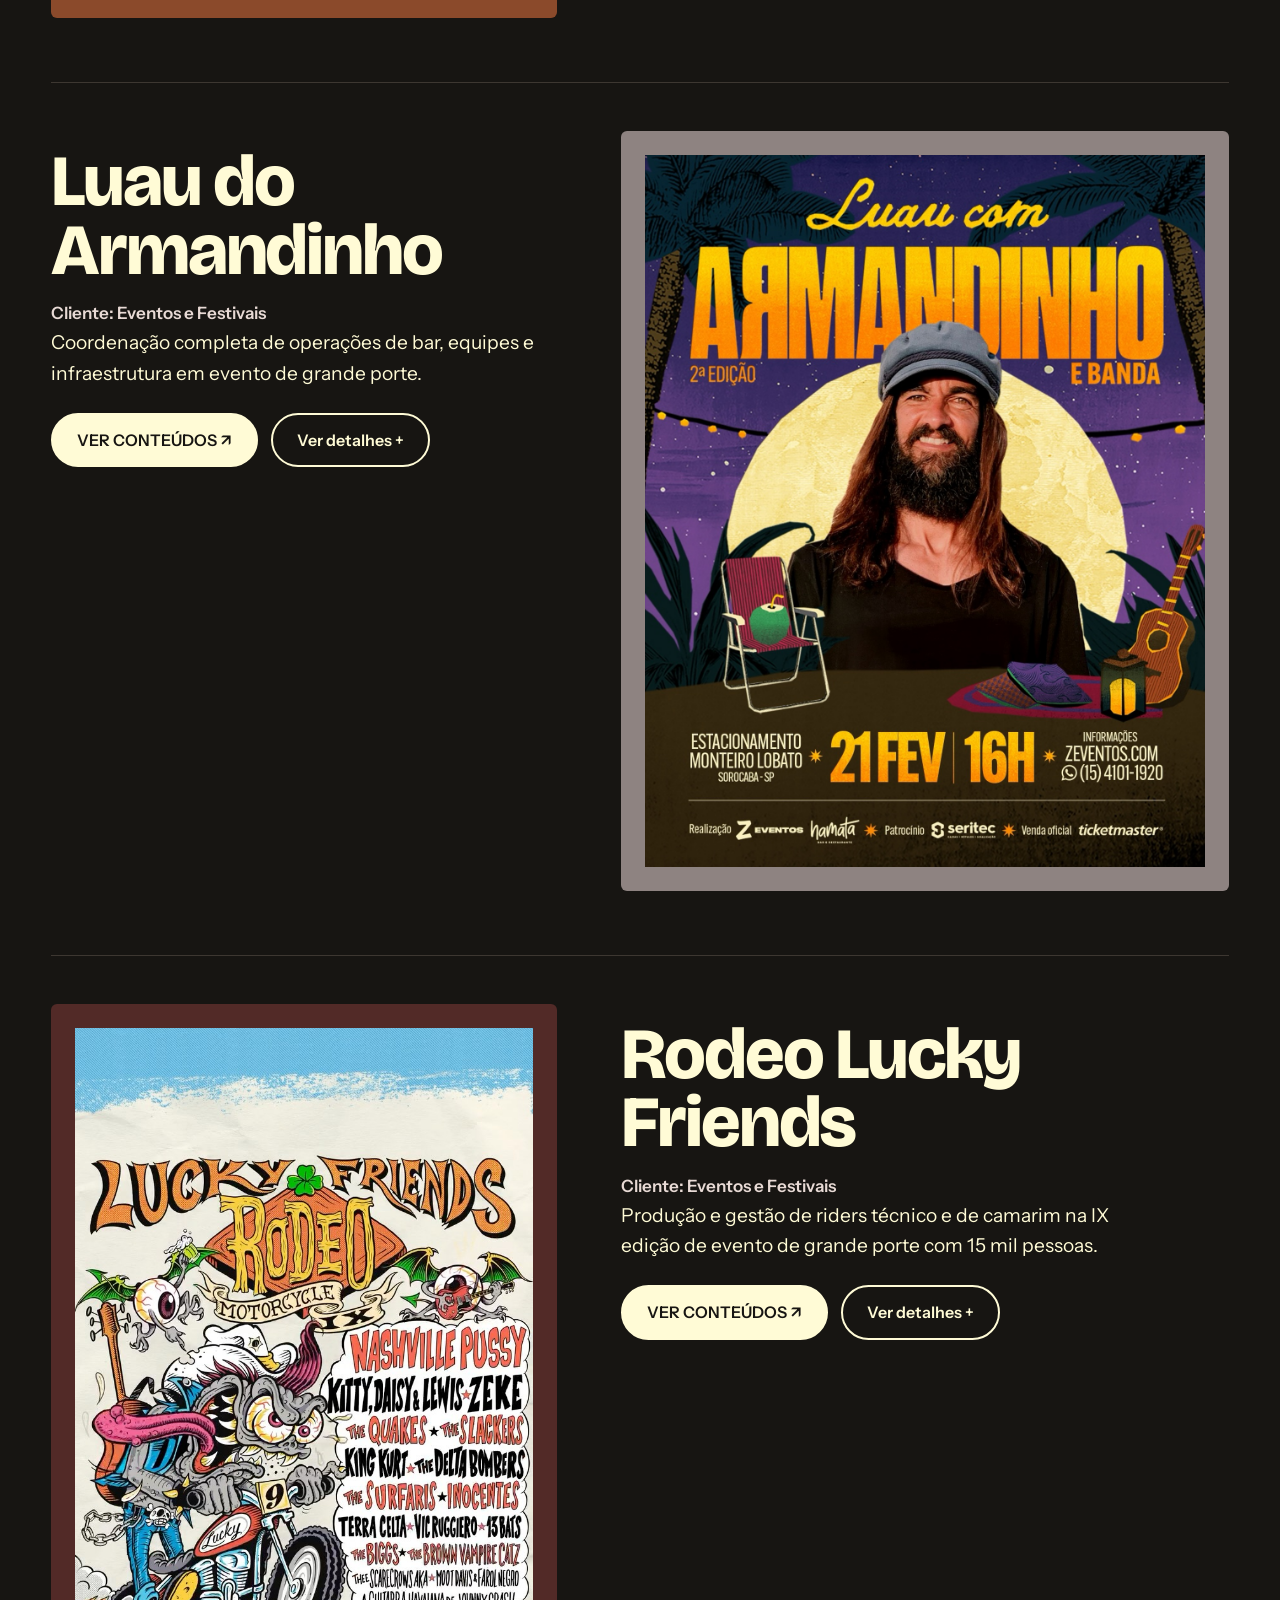
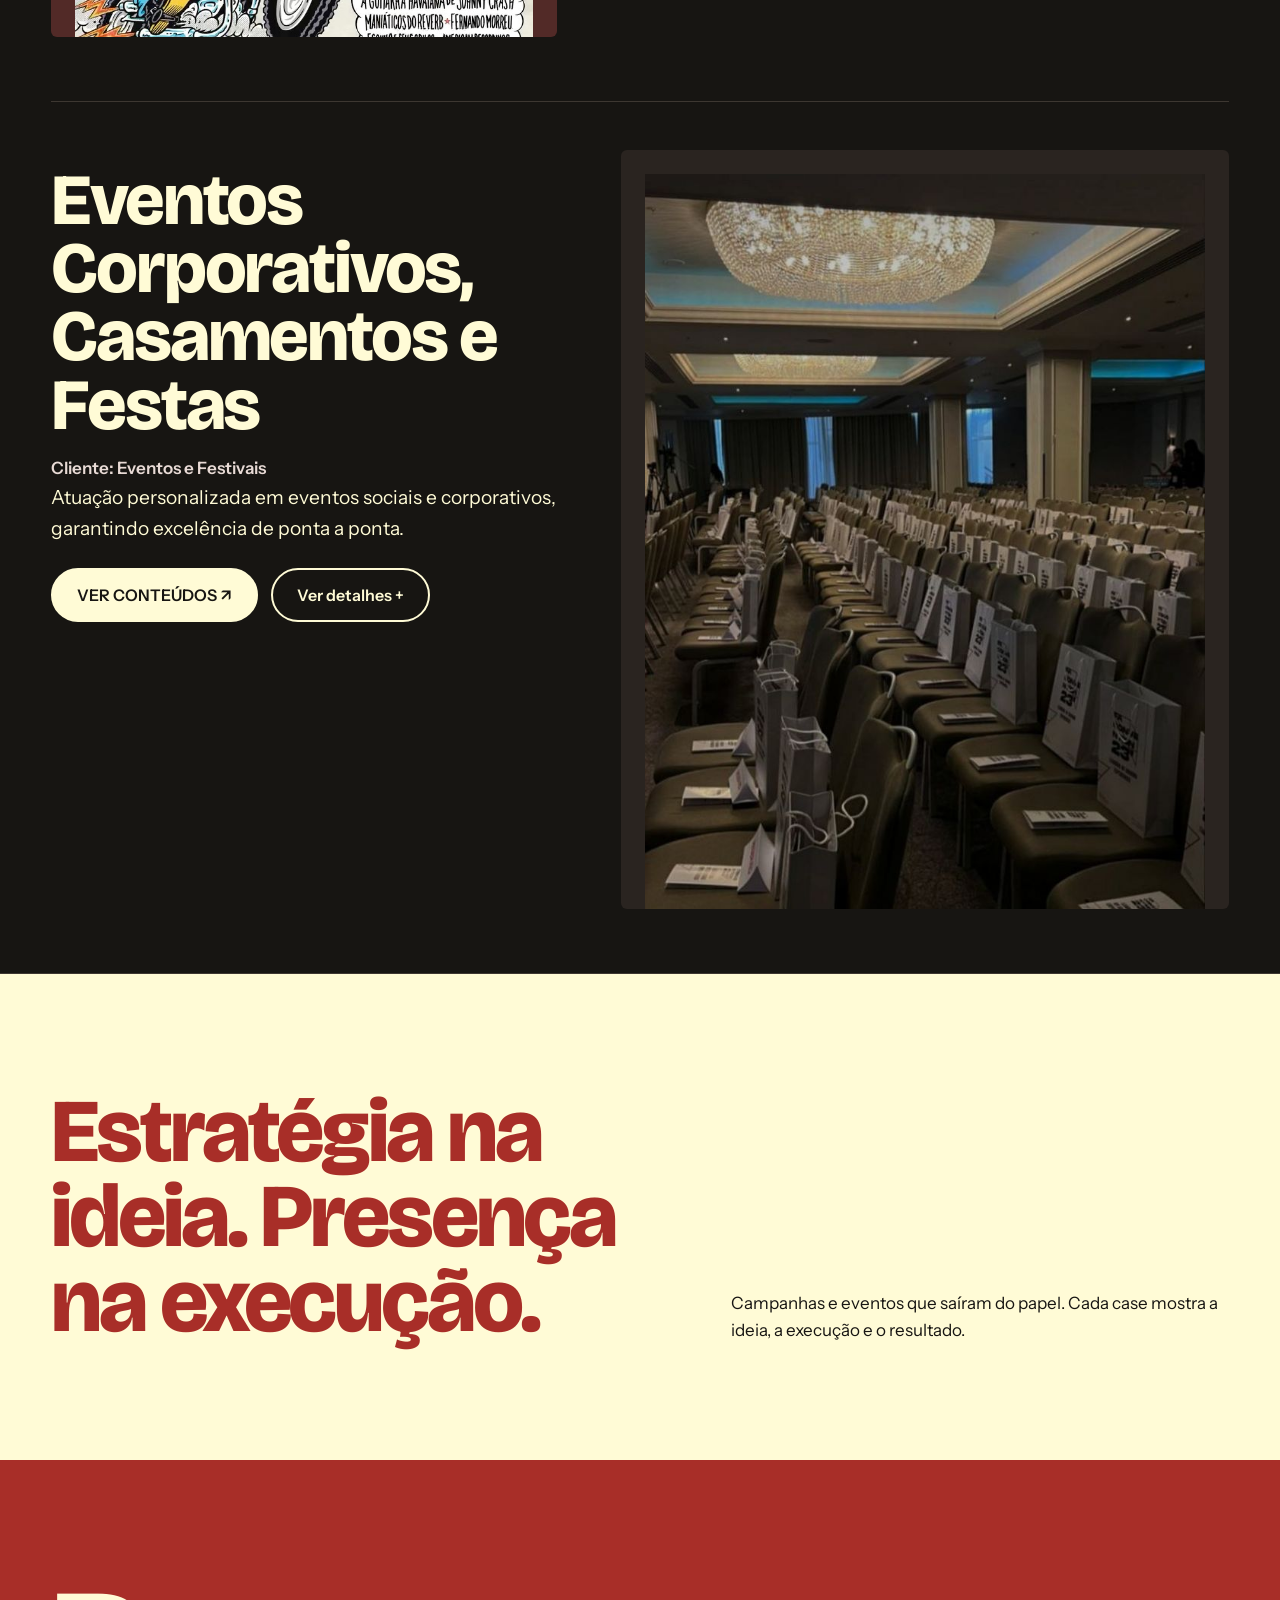
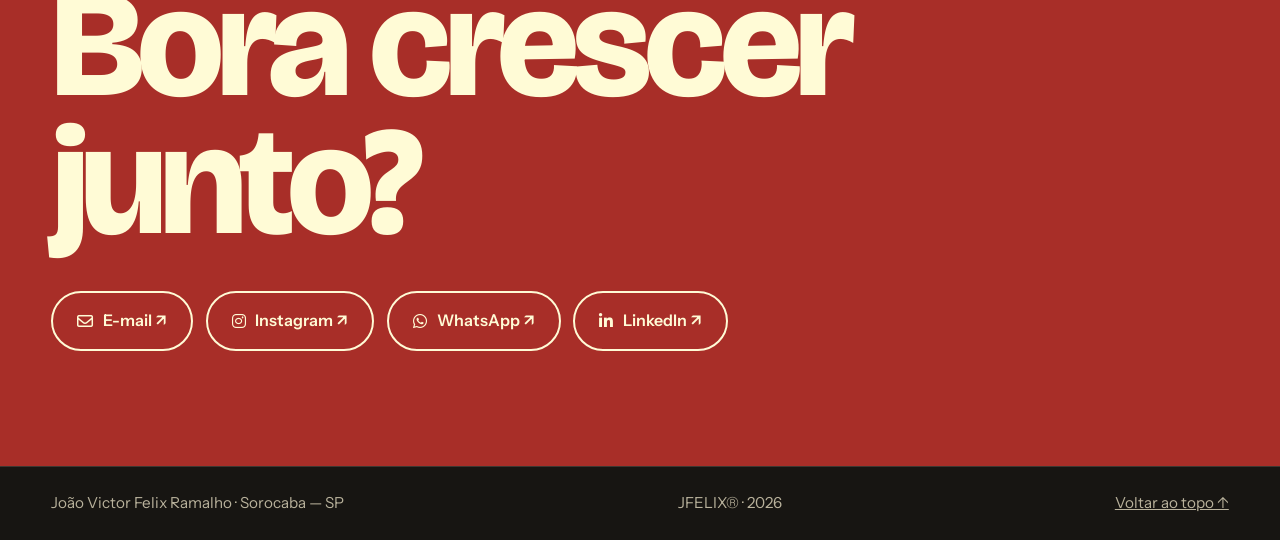
==== commit 81598f2c: "Fix paragraph structure in 'sobre' section" ====
--- a/index.html
+++ b/index.html
@@ -43,9 +43,8 @@
   <section id="sobre" class="sobre" aria-labelledby="h-sobre">
     <h2 id="h-sobre">Estratégia na ideia. Presença na execução.</h2>
     <div>
-      <p><strong></strong> — atendimento, estratégia, comunicação e produção de conteúdo.</p>
-      <p>.
-Campanhas e eventos que saíram do papel. Cada case mostra a ideia, a execução e o resultado.</p>
+      <p><strong></strong></p>
+      <p>Campanhas e eventos que saíram do papel. Cada case mostra a ideia, a execução e o resultado.</p>
     </div>
   </section>
 
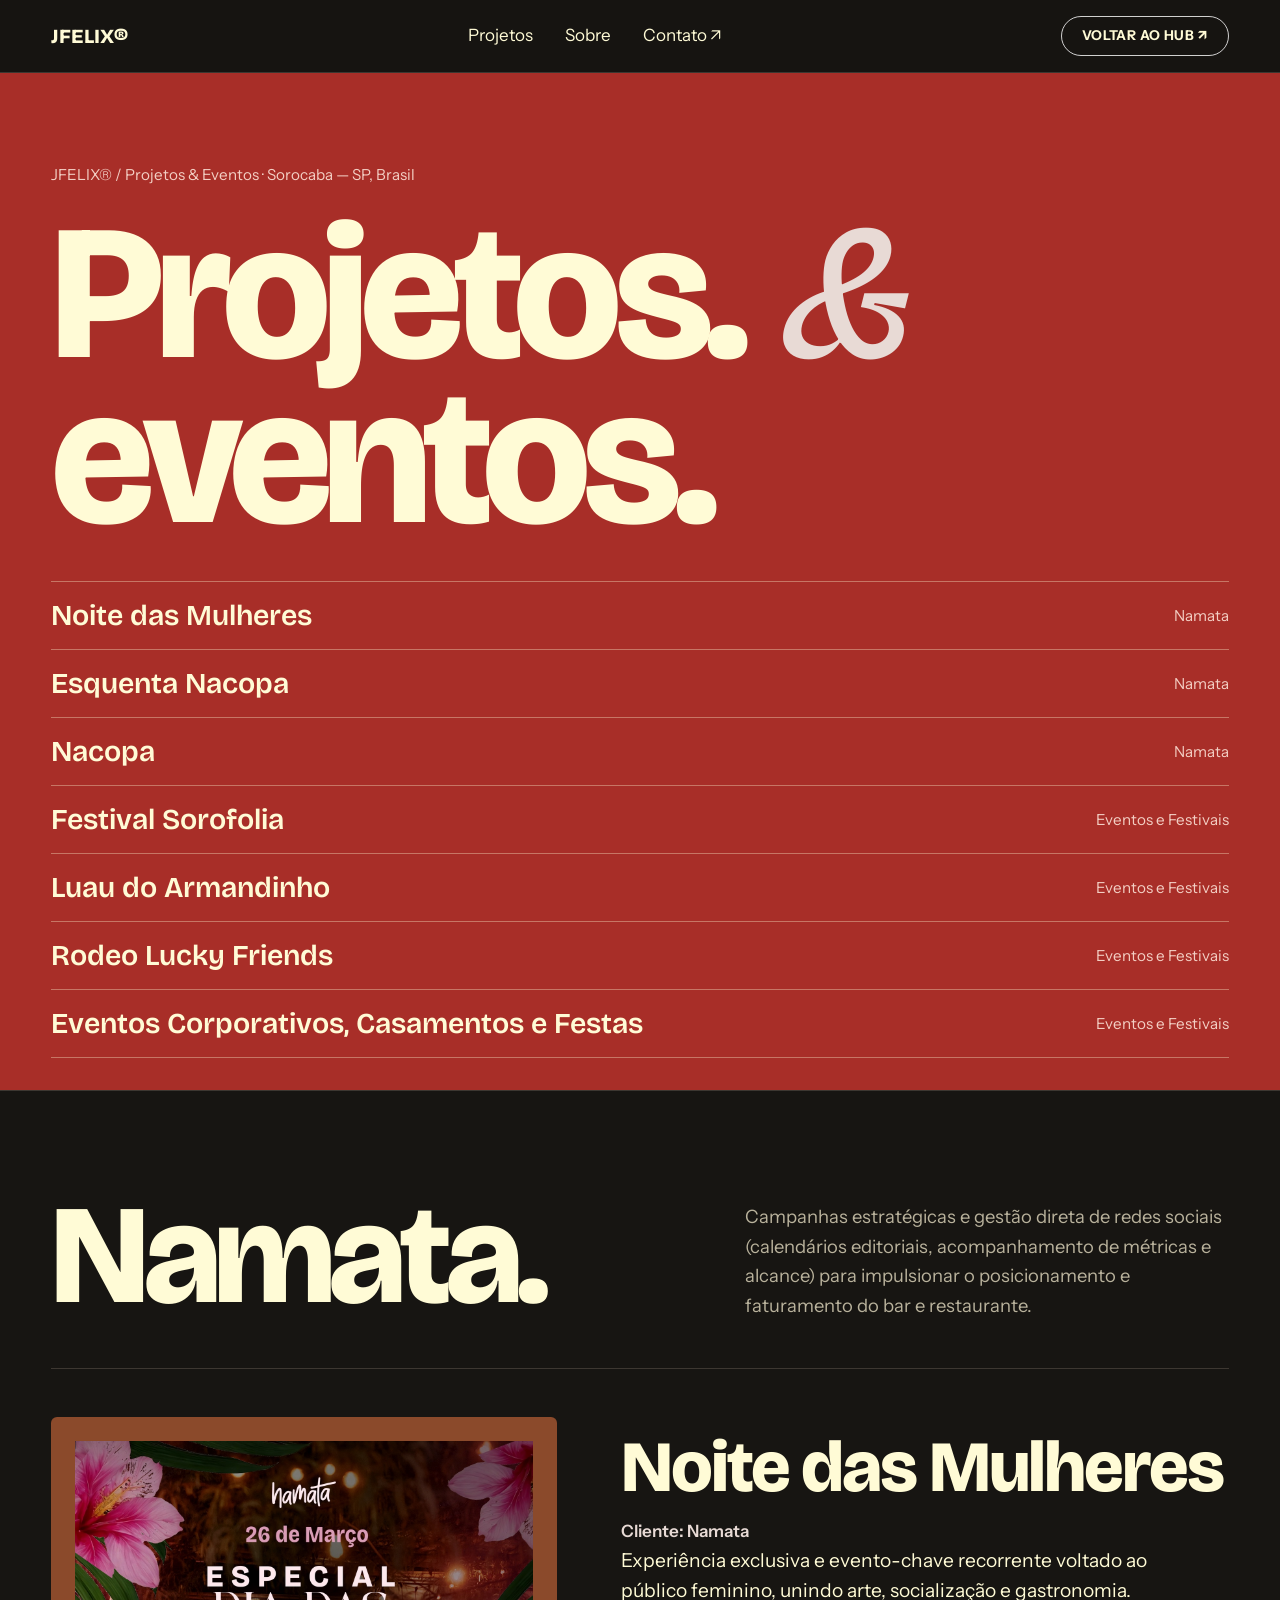
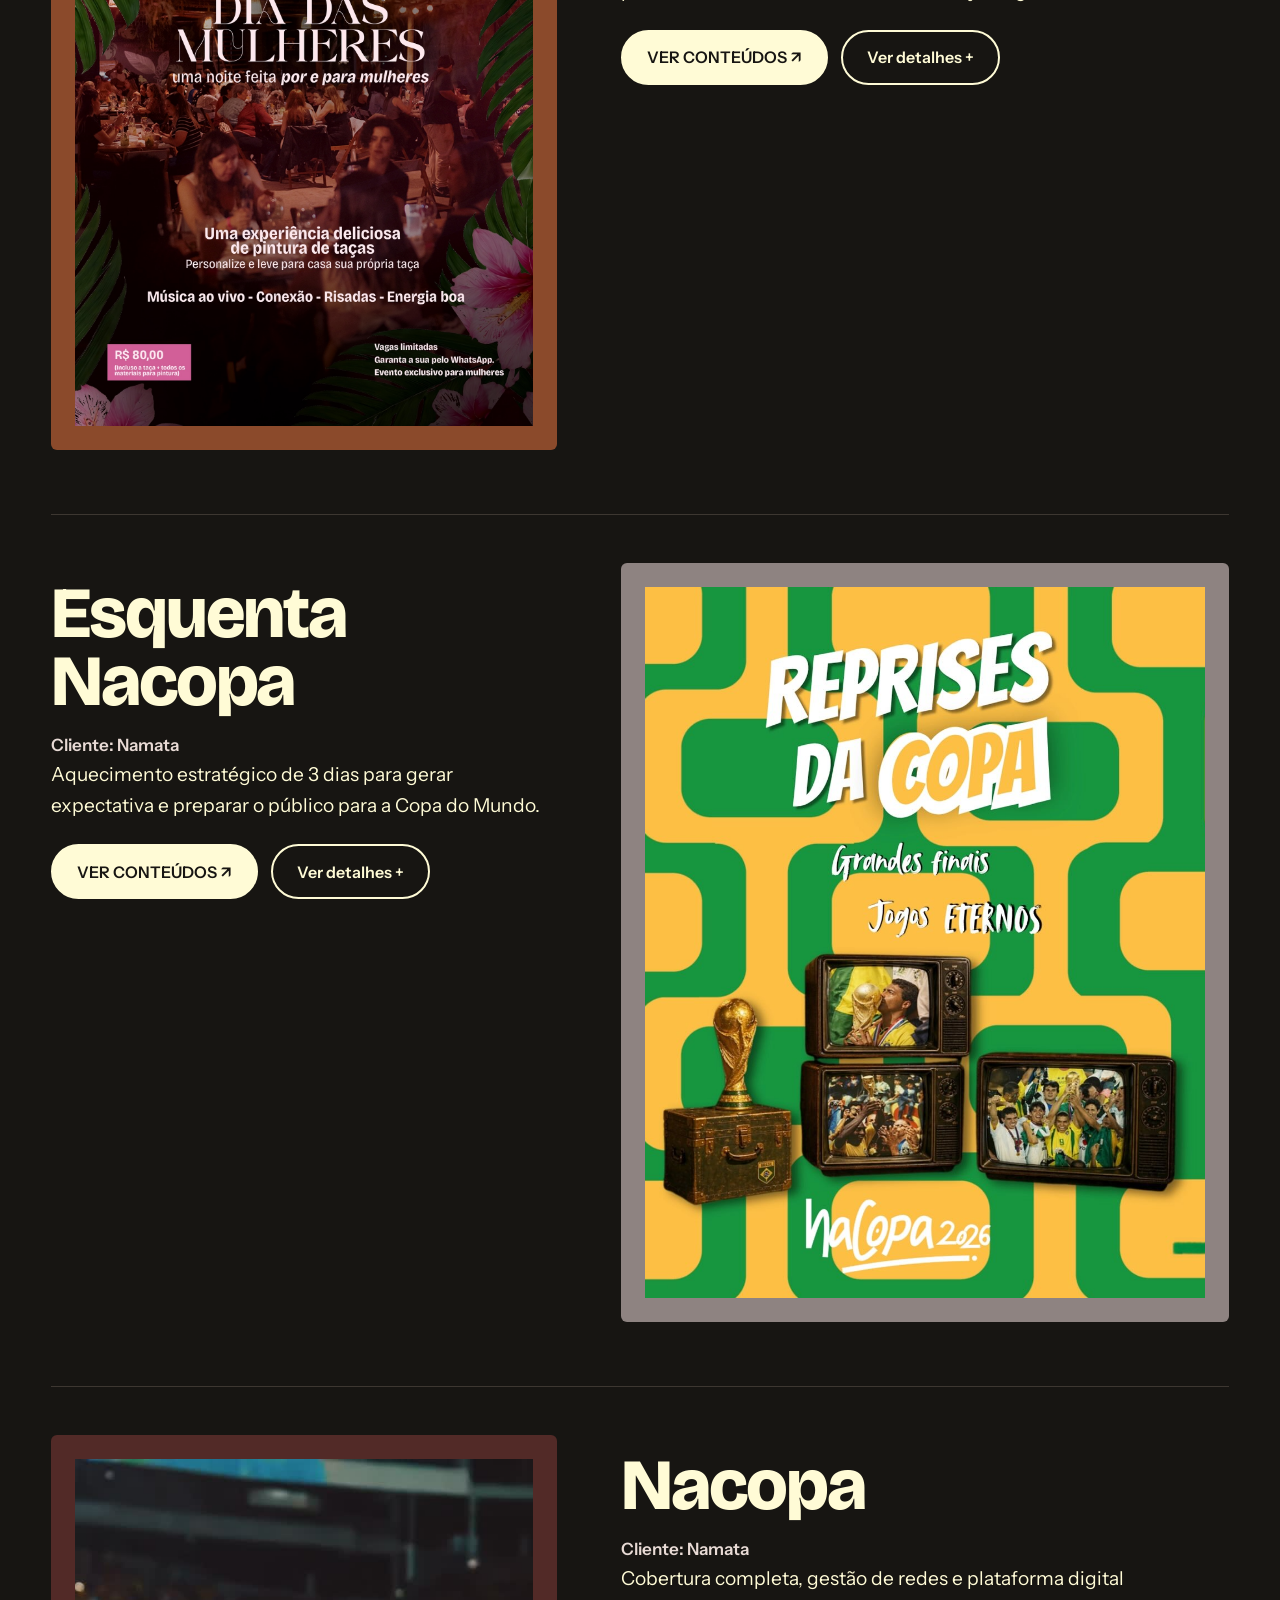
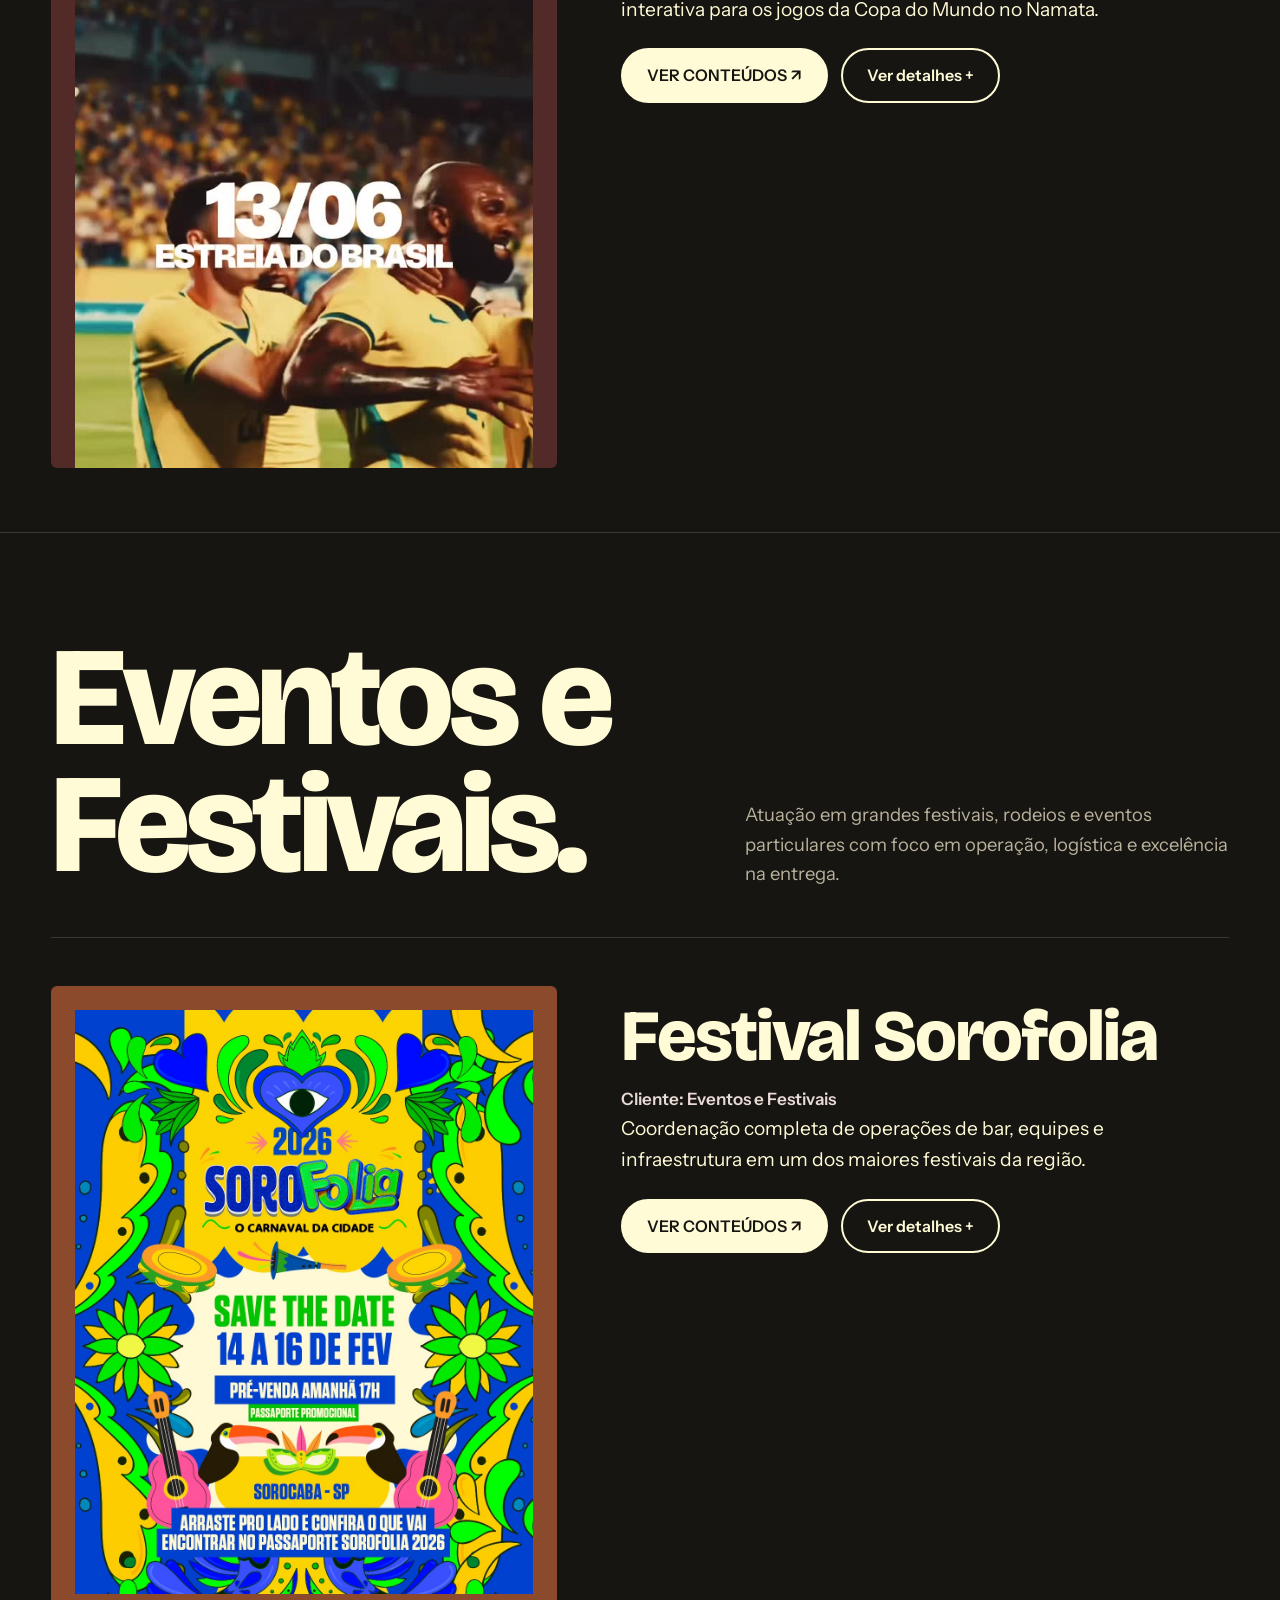
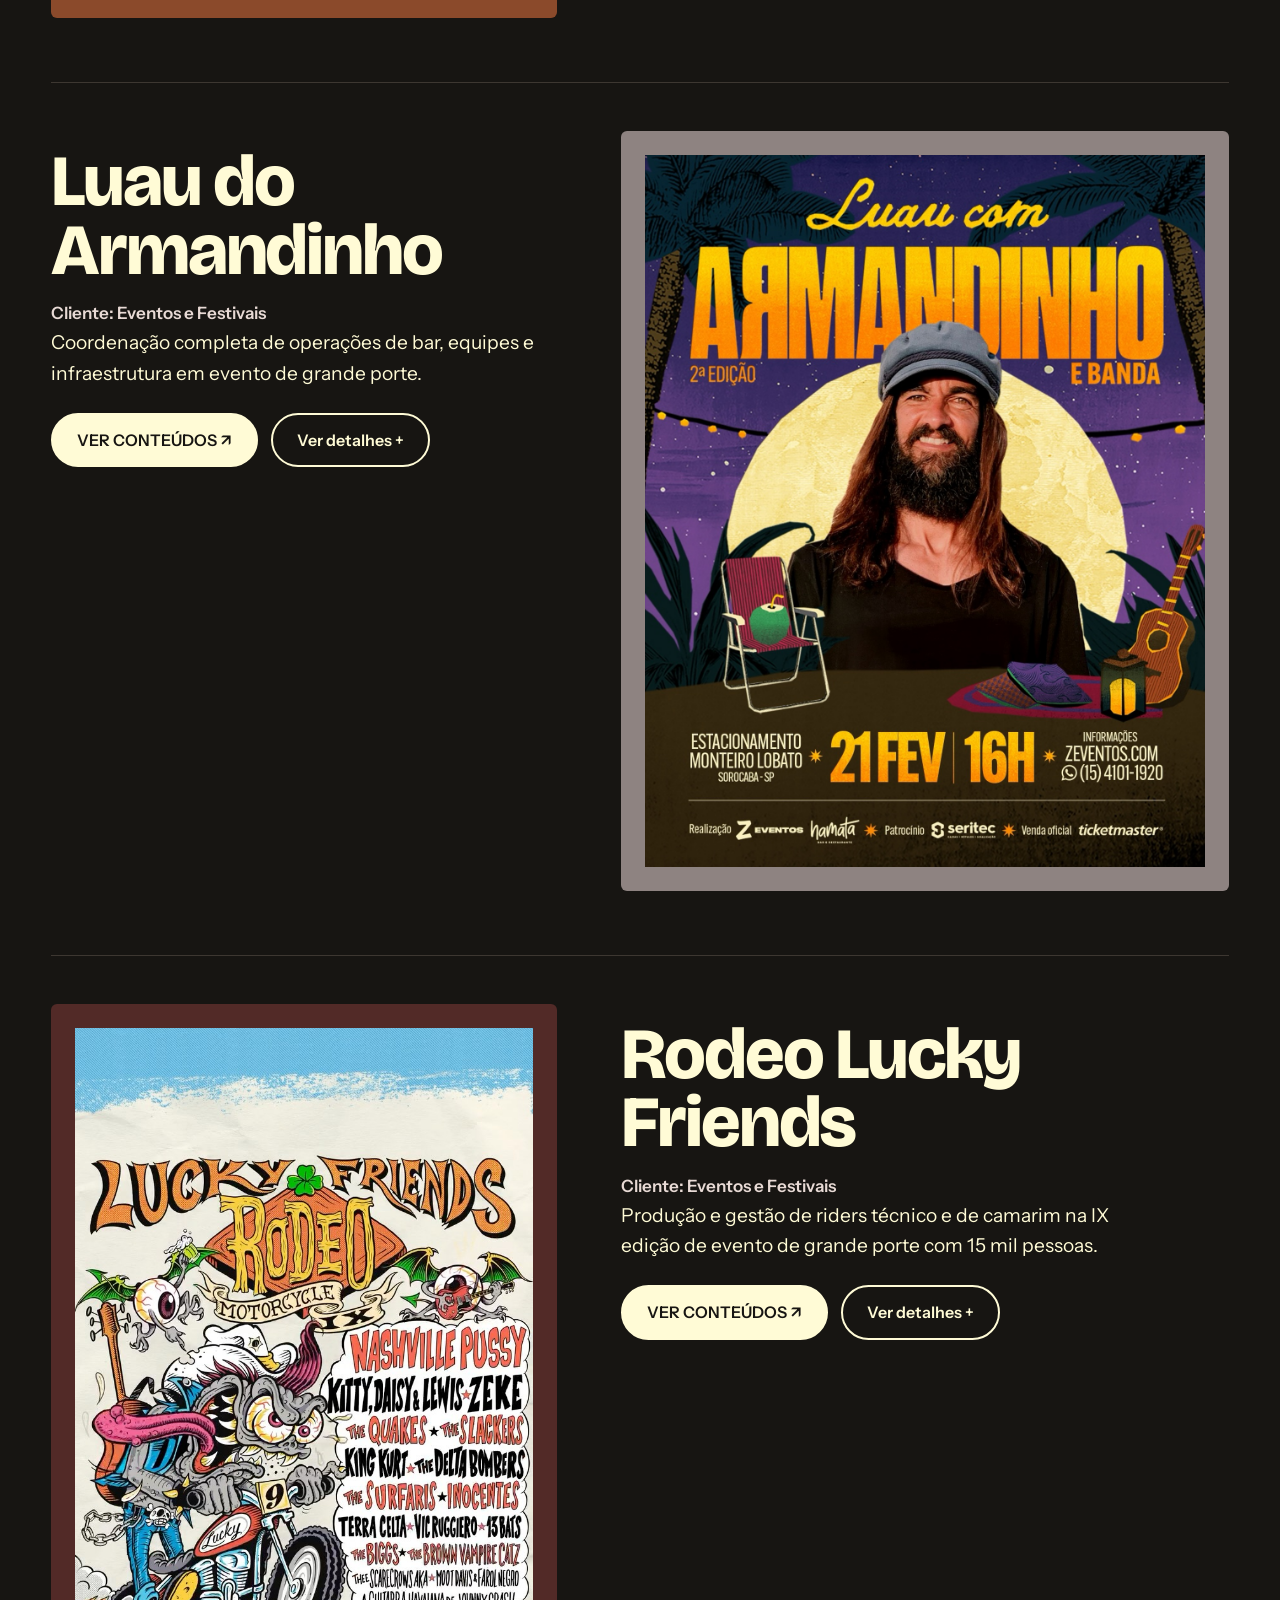
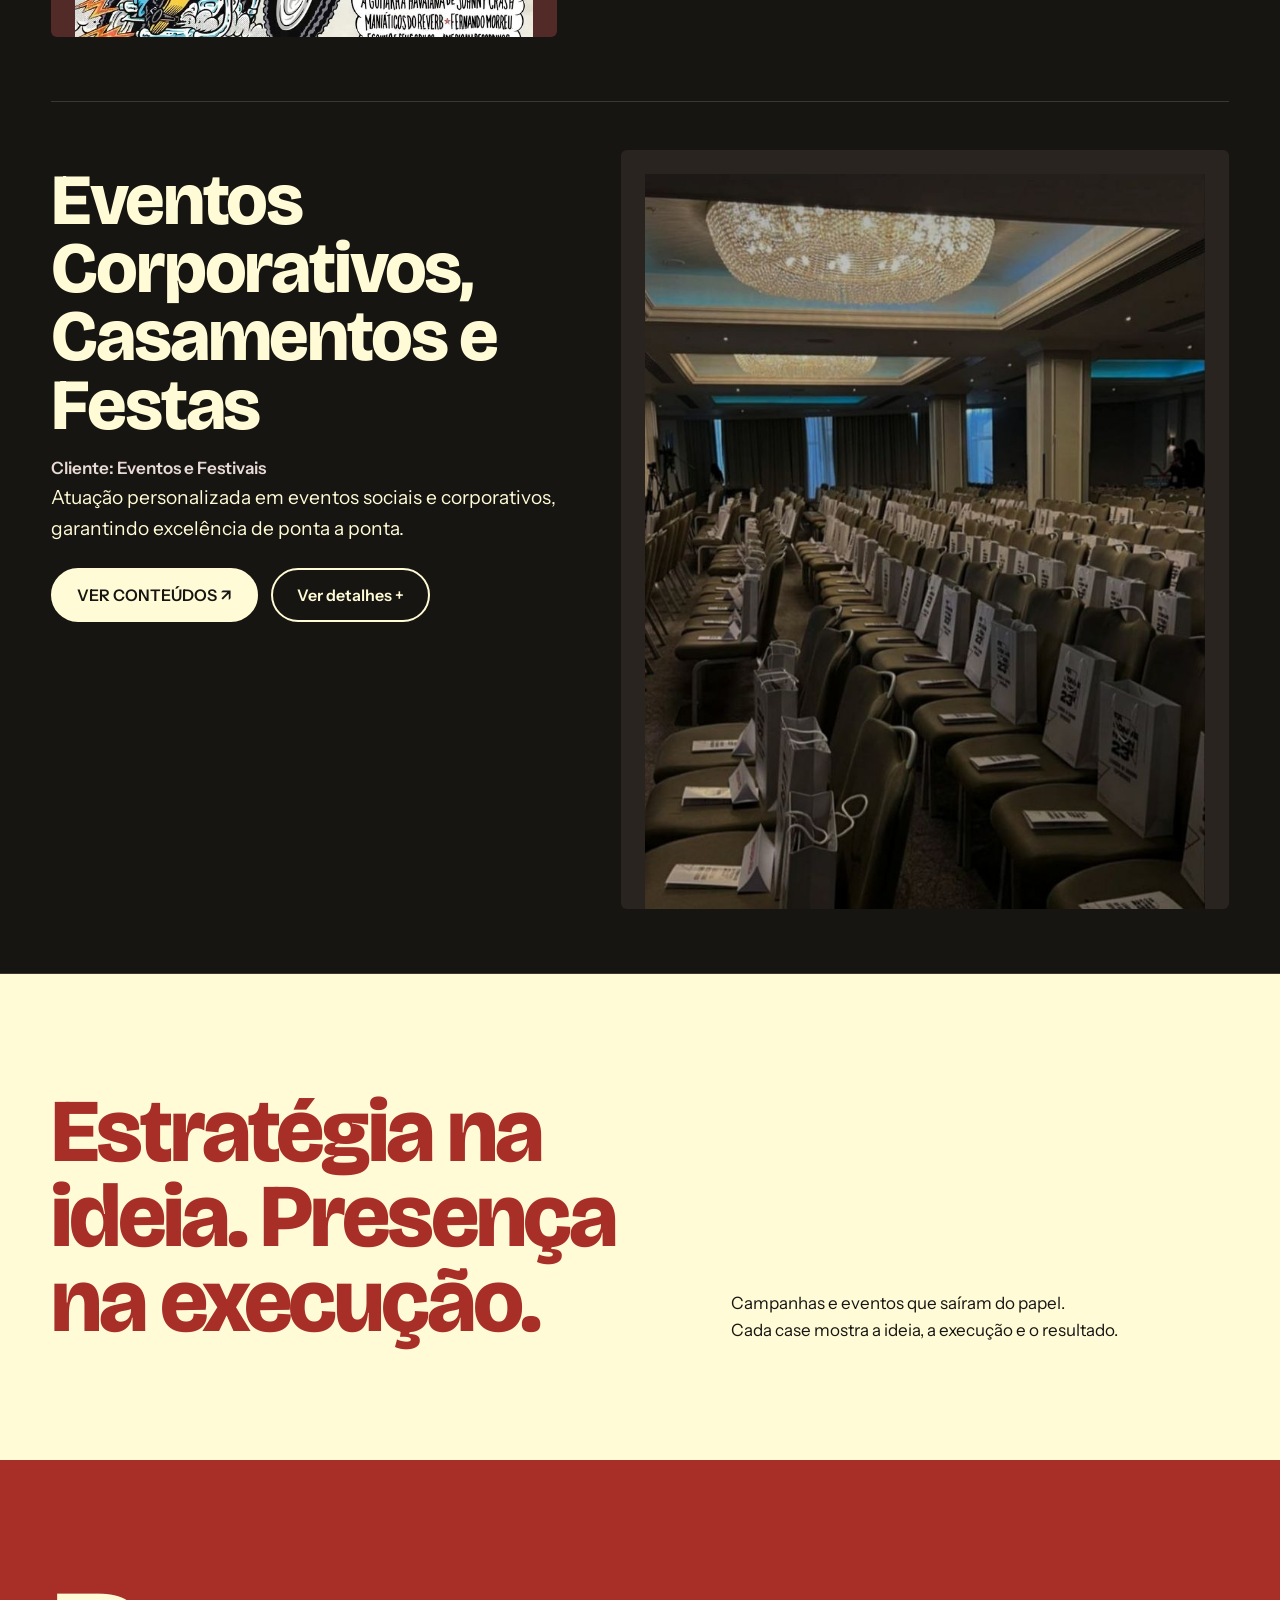
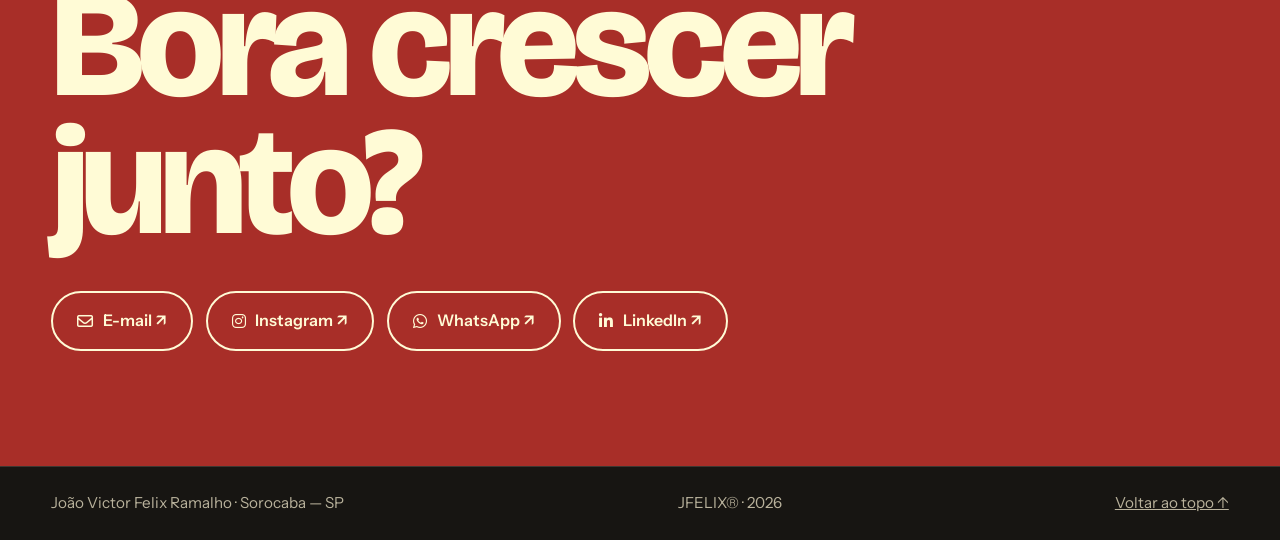
==== commit 922dd77b: "Update paragraph formatting in index.html" ====
--- a/index.html
+++ b/index.html
@@ -44,7 +44,9 @@
     <h2 id="h-sobre">Estratégia na ideia. Presença na execução.</h2>
     <div>
       <p><strong></strong></p>
-      <p>Campanhas e eventos que saíram do papel. Cada case mostra a ideia, a execução e o resultado.</p>
+      <p>Campanhas e eventos que saíram do papel. <br>
+        Cada case mostra a ideia, a execução e o resultado.
+      </p>
     </div>
   </section>
 
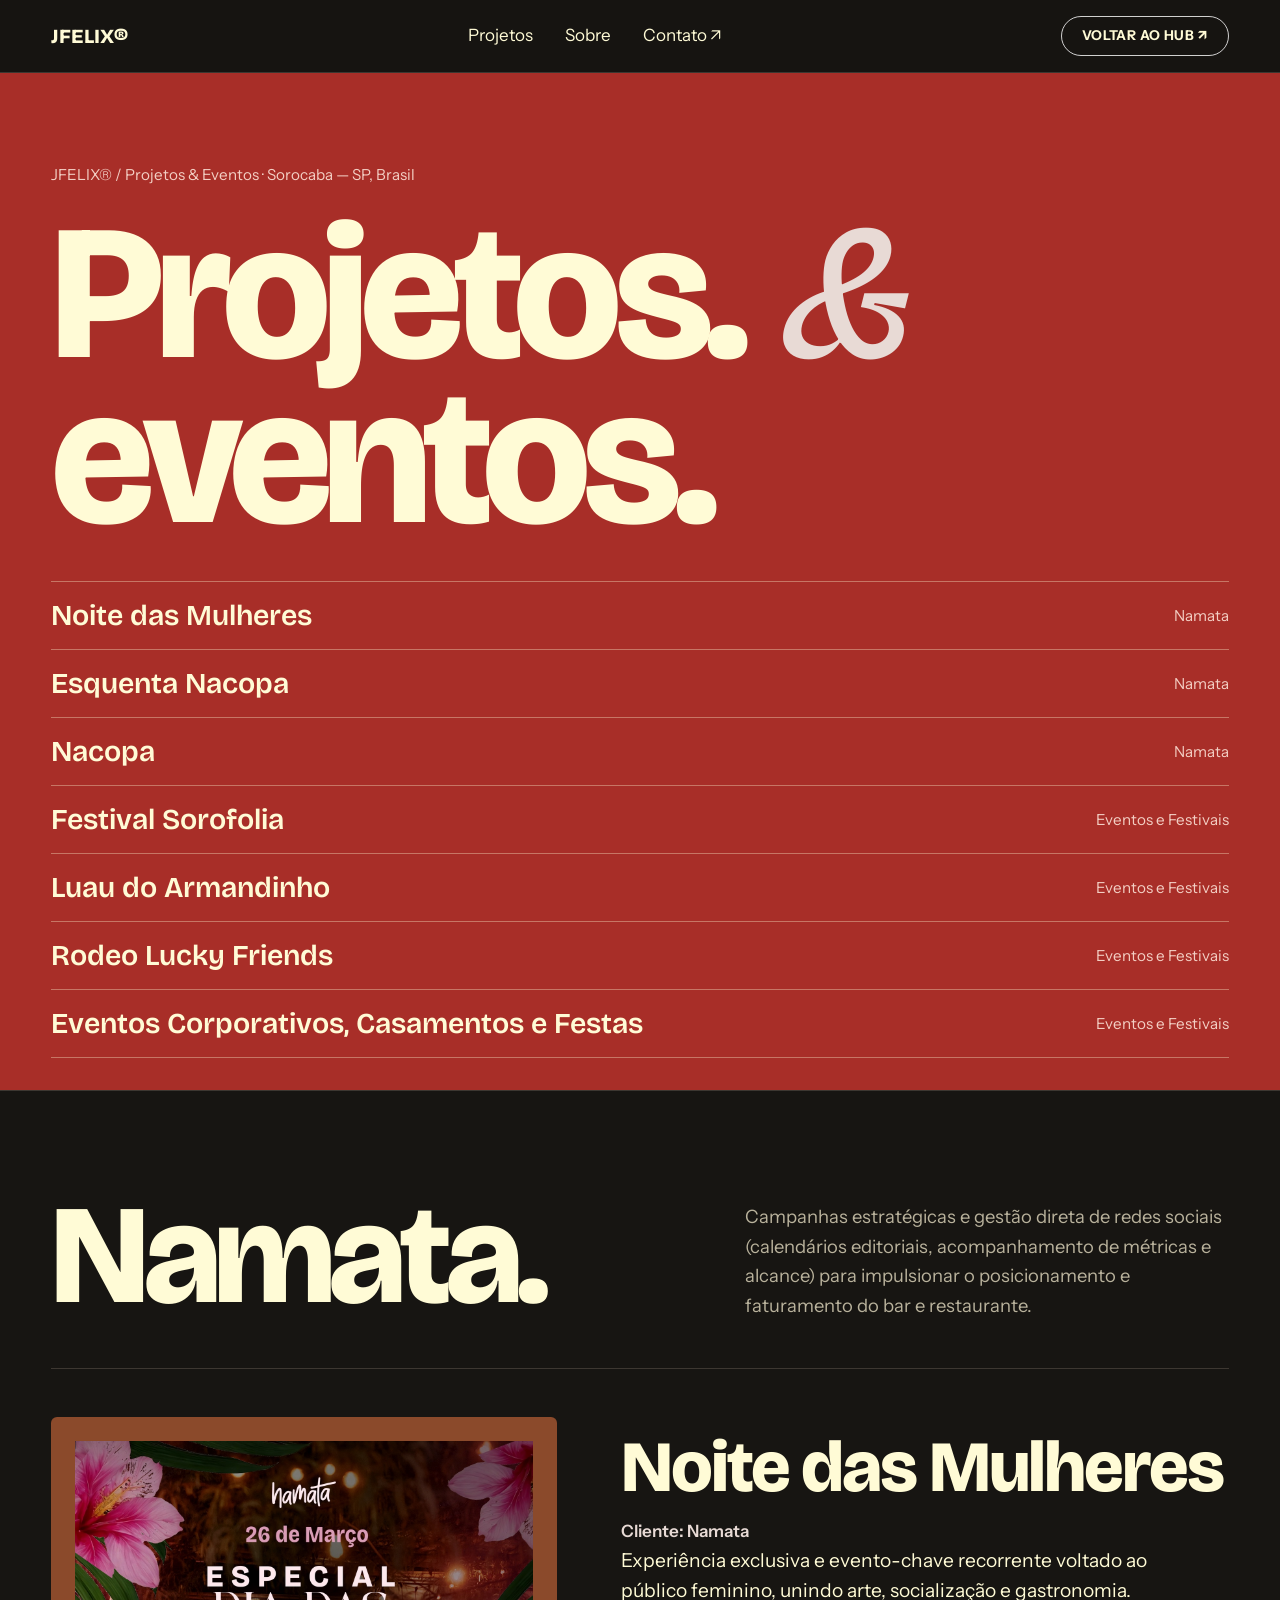
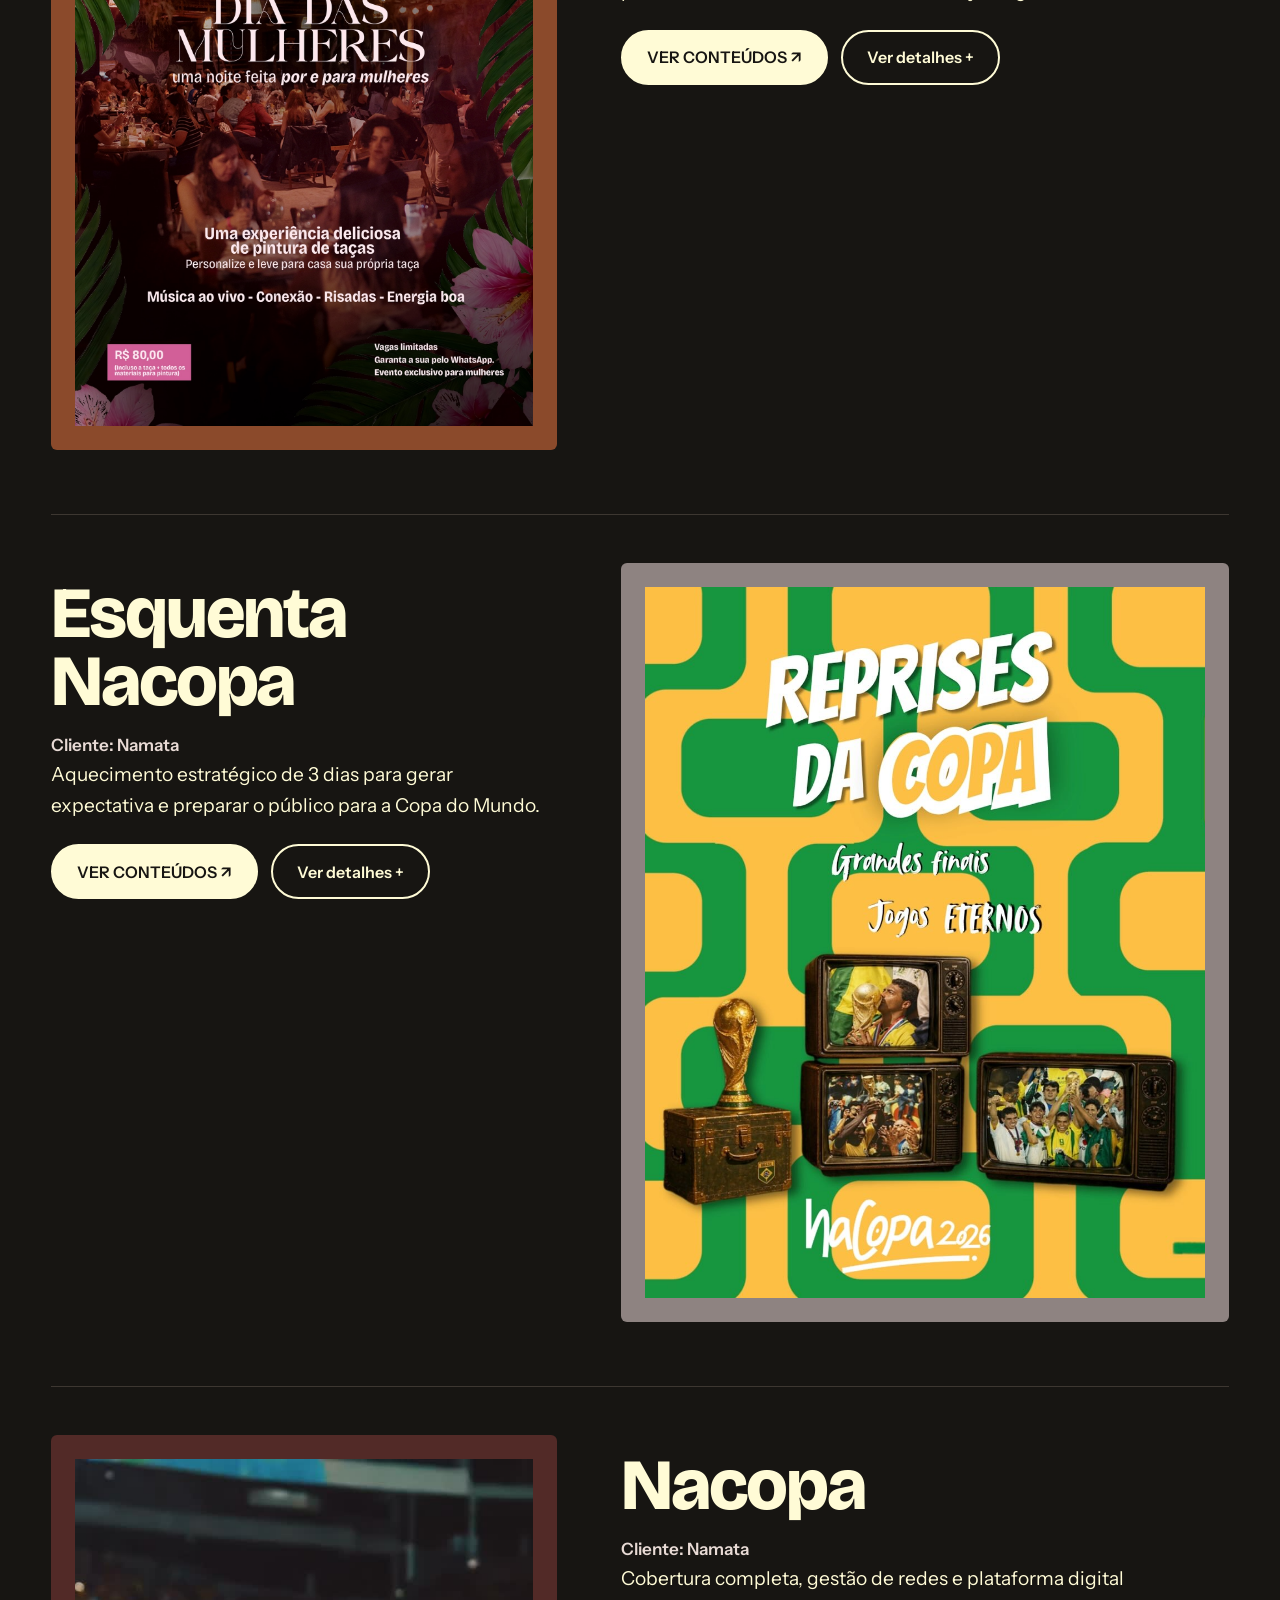
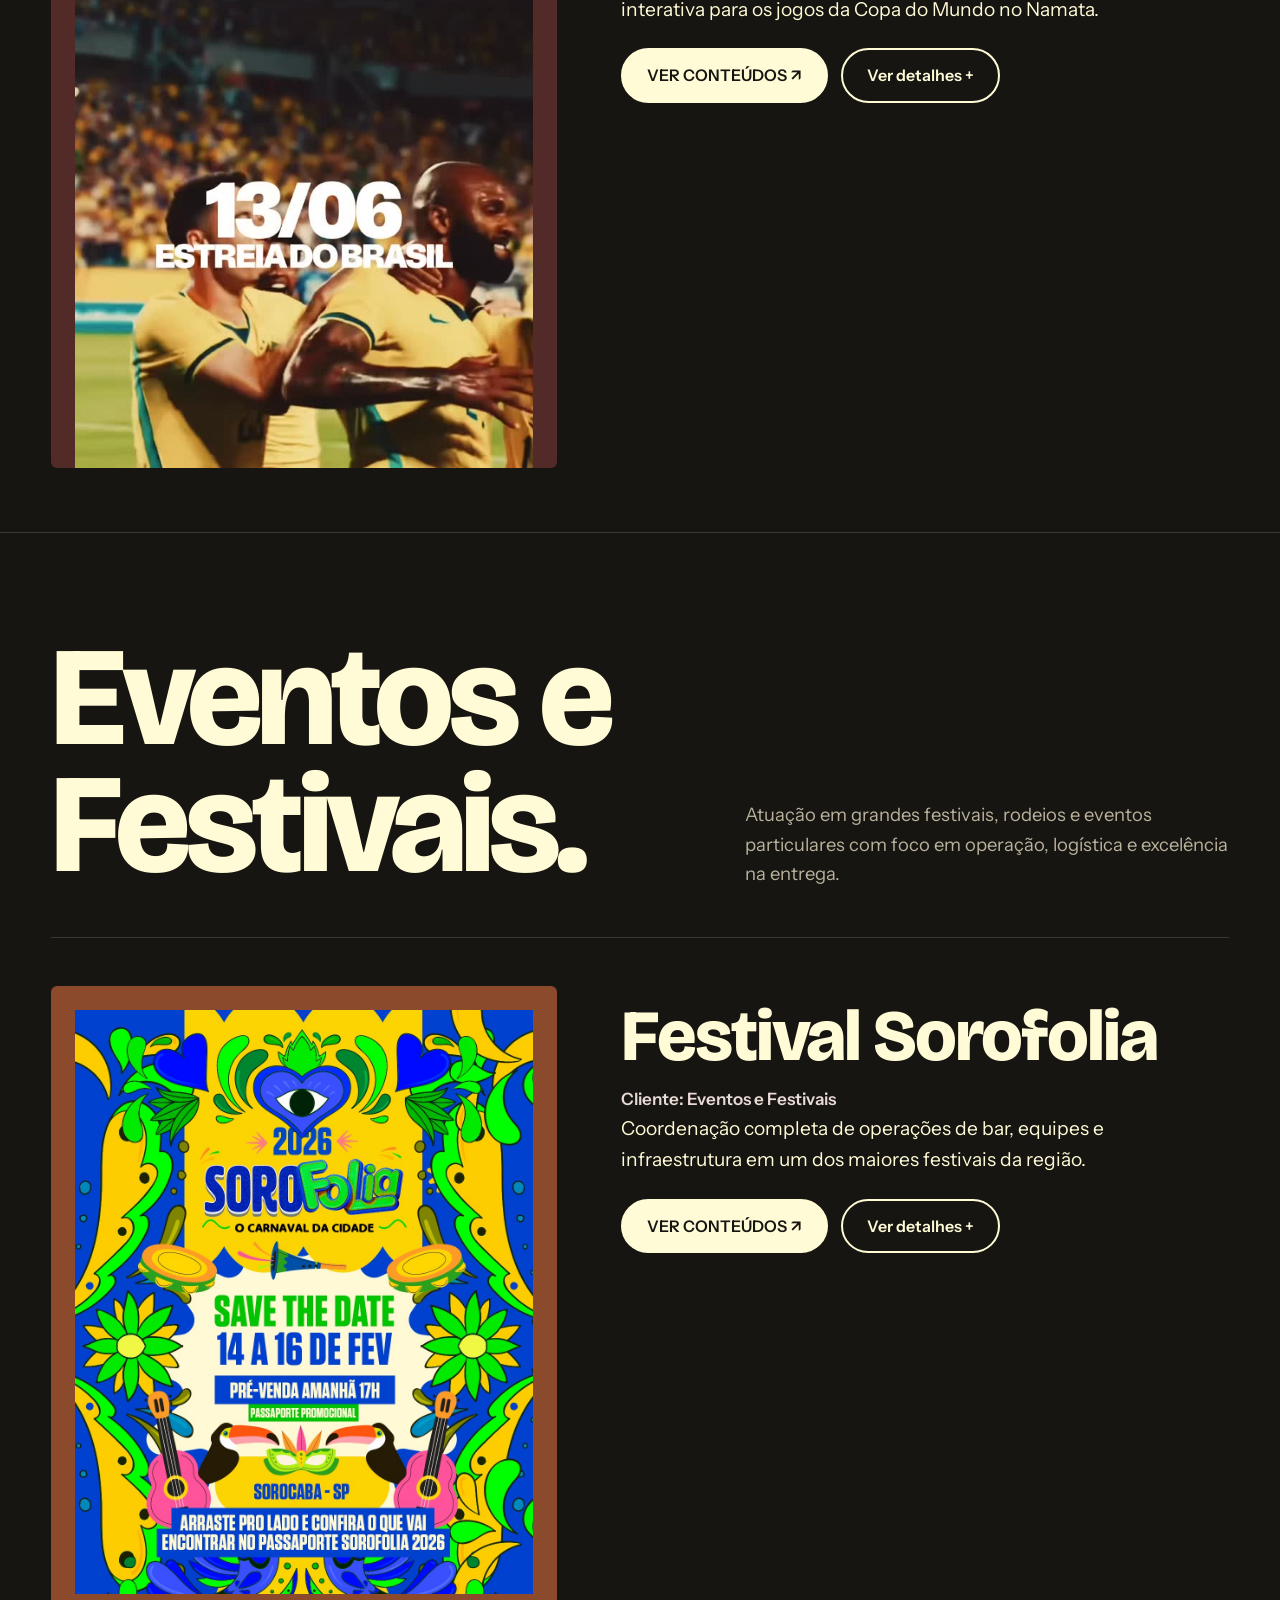
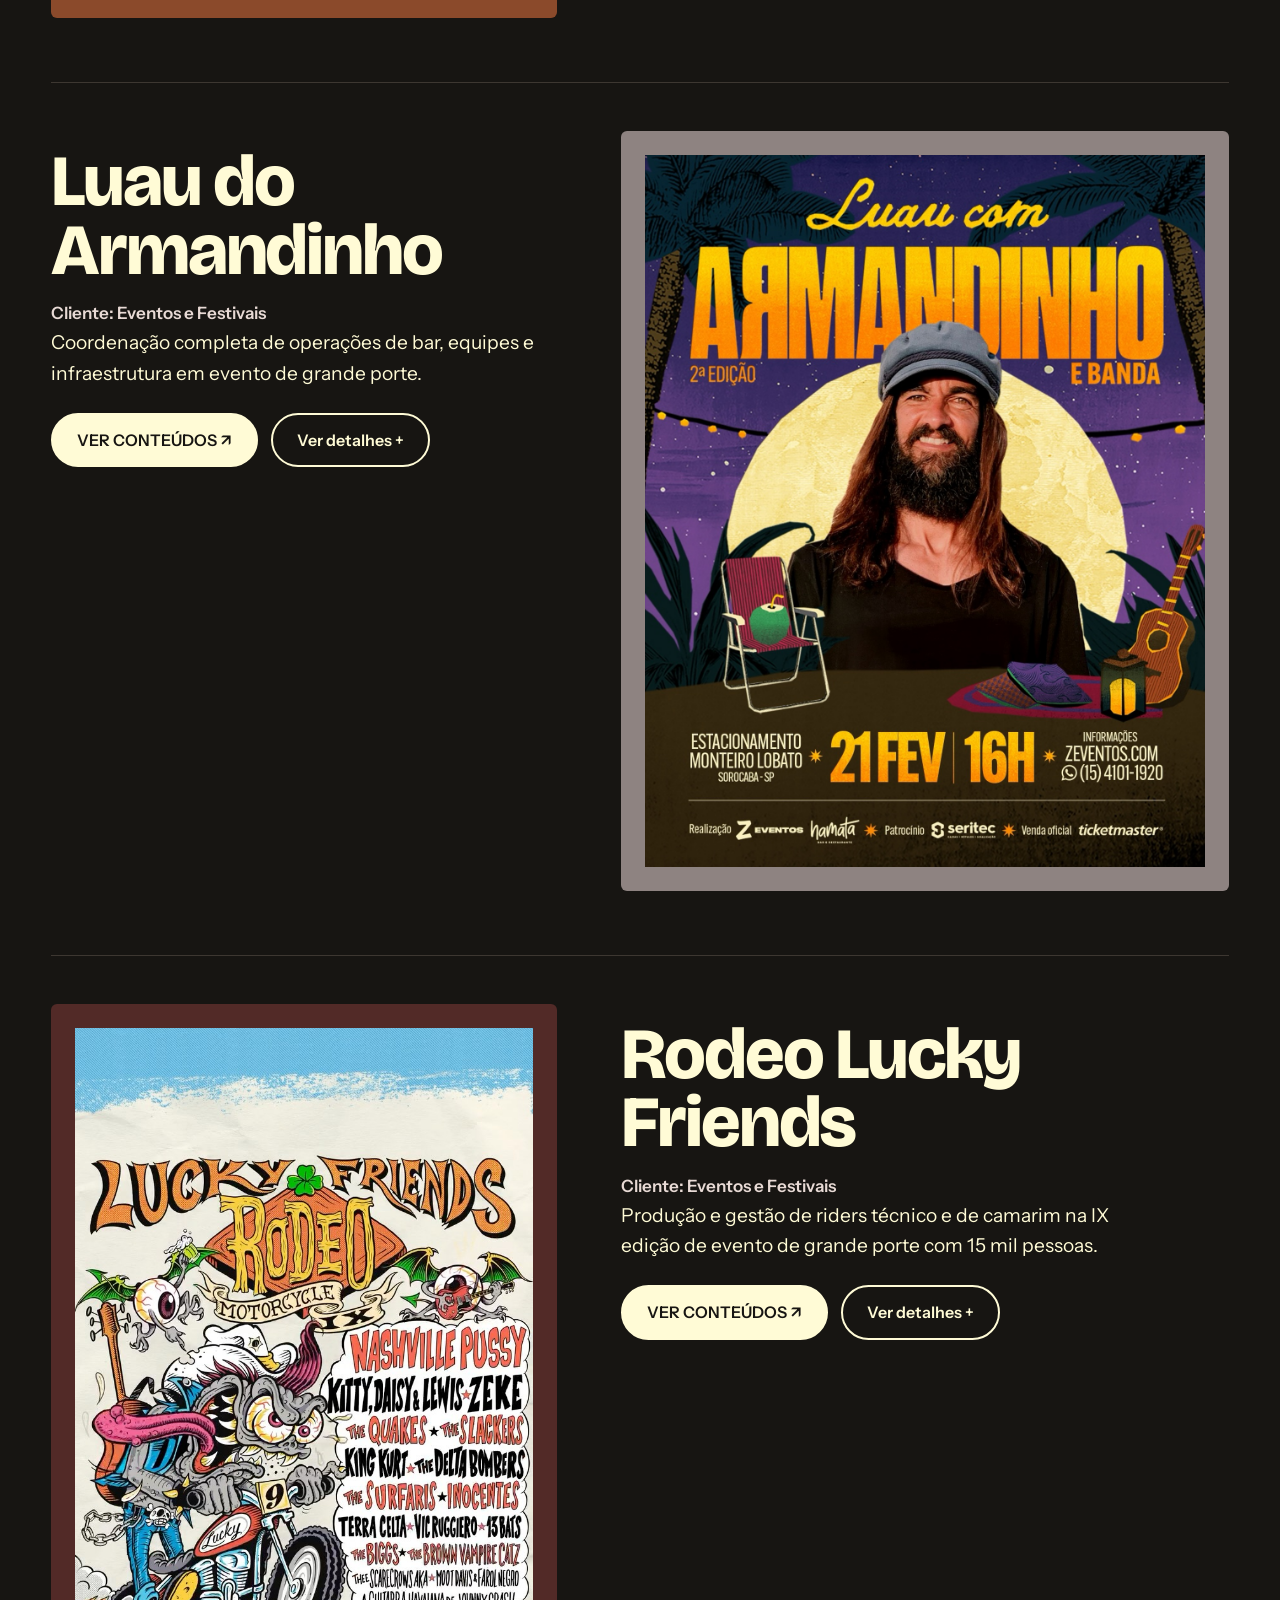
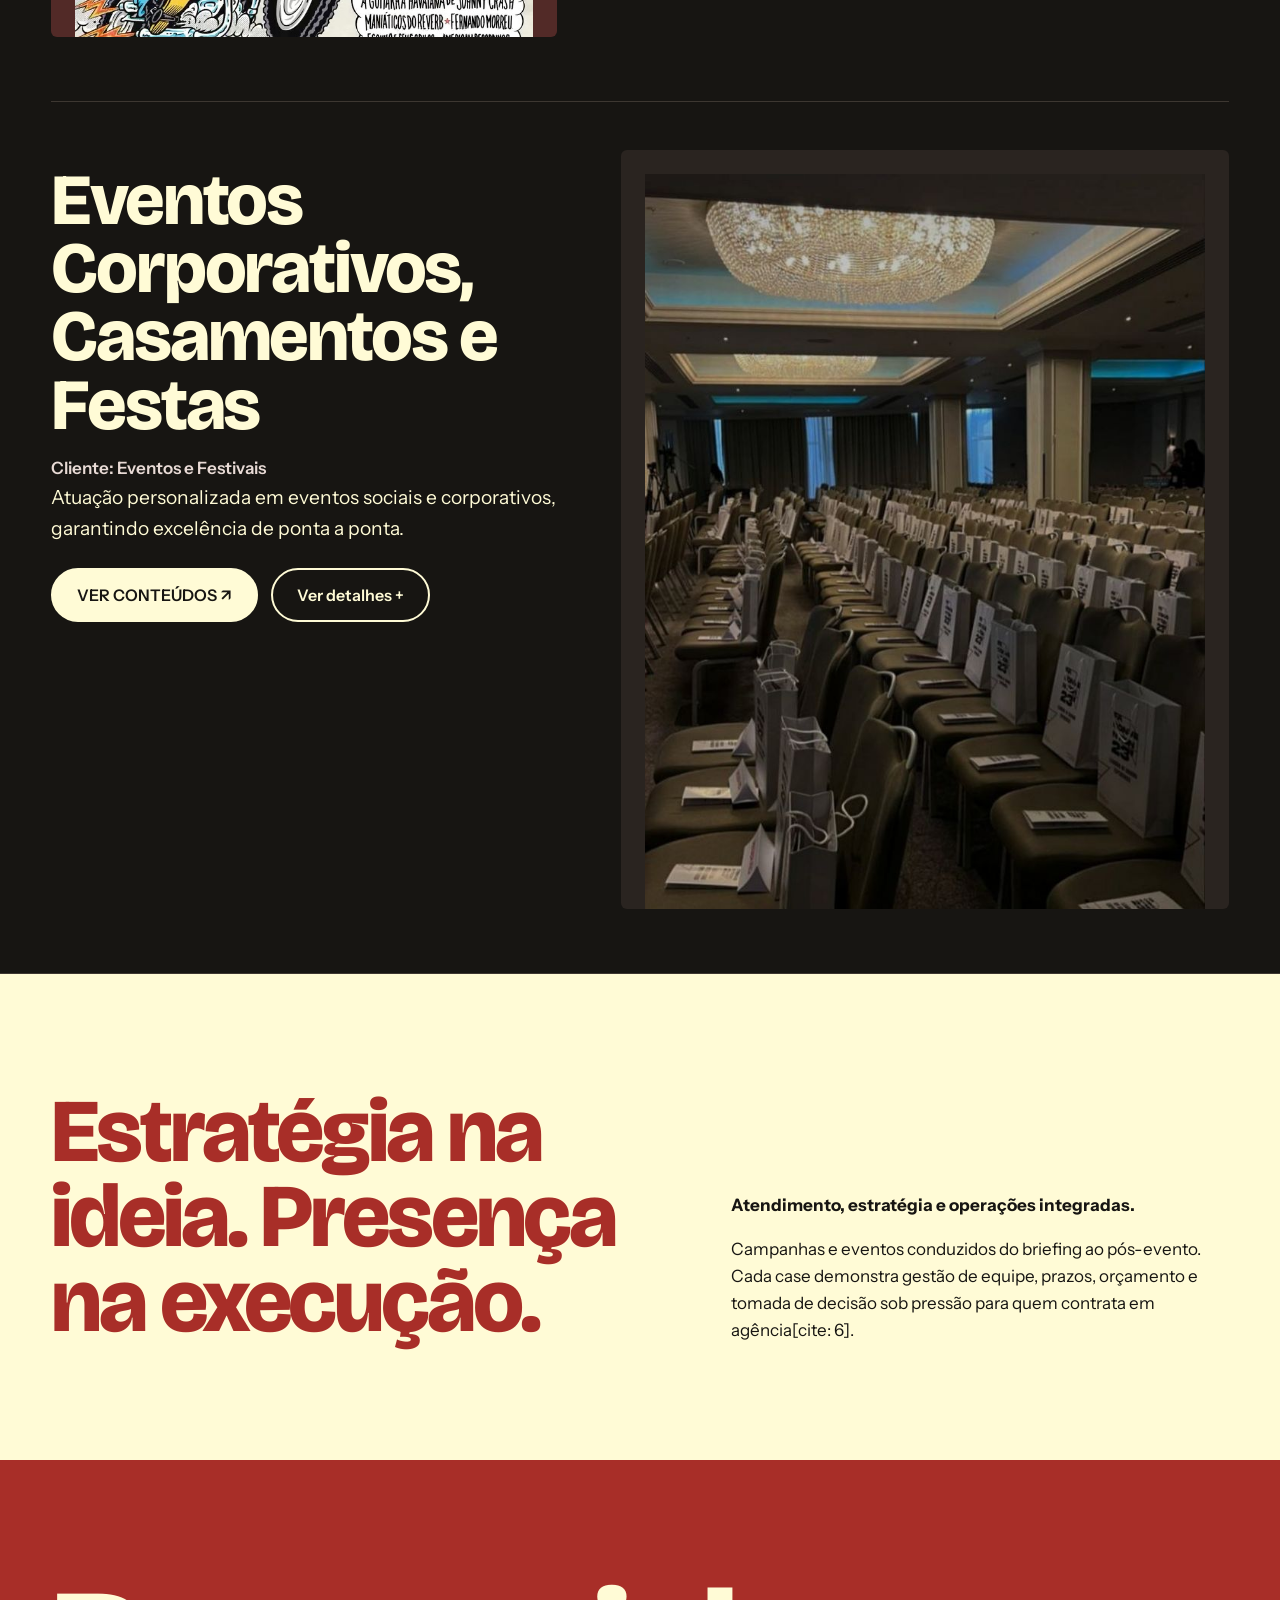
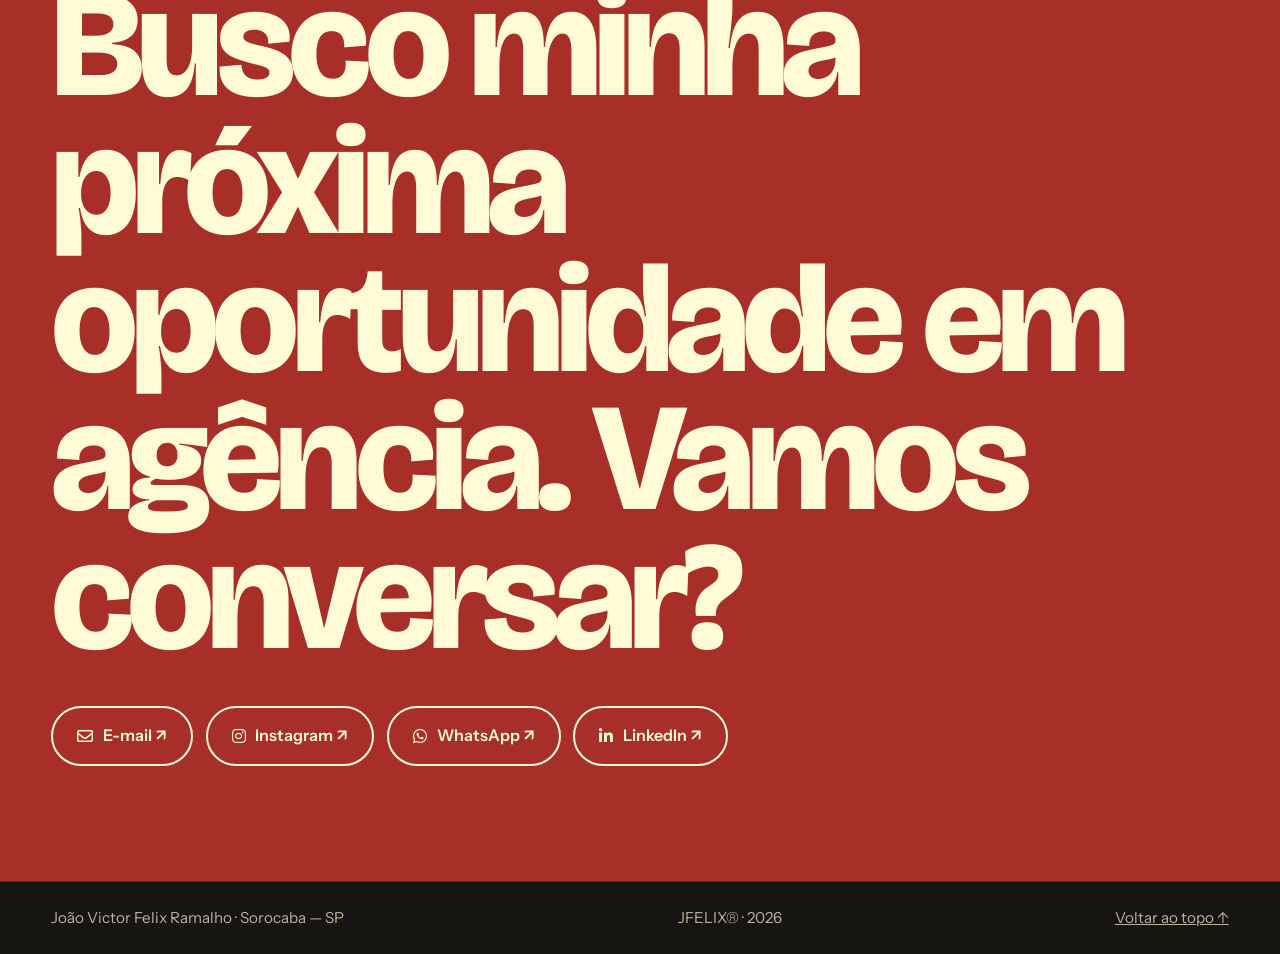
==== commit 083ef582: "Update content in index.html sections" ====
--- a/index.html
+++ b/index.html
@@ -43,15 +43,13 @@
   <section id="sobre" class="sobre" aria-labelledby="h-sobre">
     <h2 id="h-sobre">Estratégia na ideia. Presença na execução.</h2>
     <div>
-      <p><strong></strong></p>
-      <p>Campanhas e eventos que saíram do papel. <br>
-        Cada case mostra a ideia, a execução e o resultado.
-      </p>
+      <p><strong>Atendimento, estratégia e operações integradas.</strong></p>
+      <p>Campanhas e eventos conduzidos do briefing ao pós-evento. Cada case demonstra gestão de equipe, prazos, orçamento e tomada de decisão sob pressão para quem contrata em agência[cite: 6].</p>
     </div>
   </section>
 
   <section id="contato" class="contato" aria-labelledby="h-contato">
-    <h2 id="h-contato">Bora crescer junto?</h2>
+    <h2 id="h-contato">Busco minha próxima oportunidade em agência. Vamos conversar?</h2>
     <p class="links" id="links-contato"></p>
   </section>
 </main>
